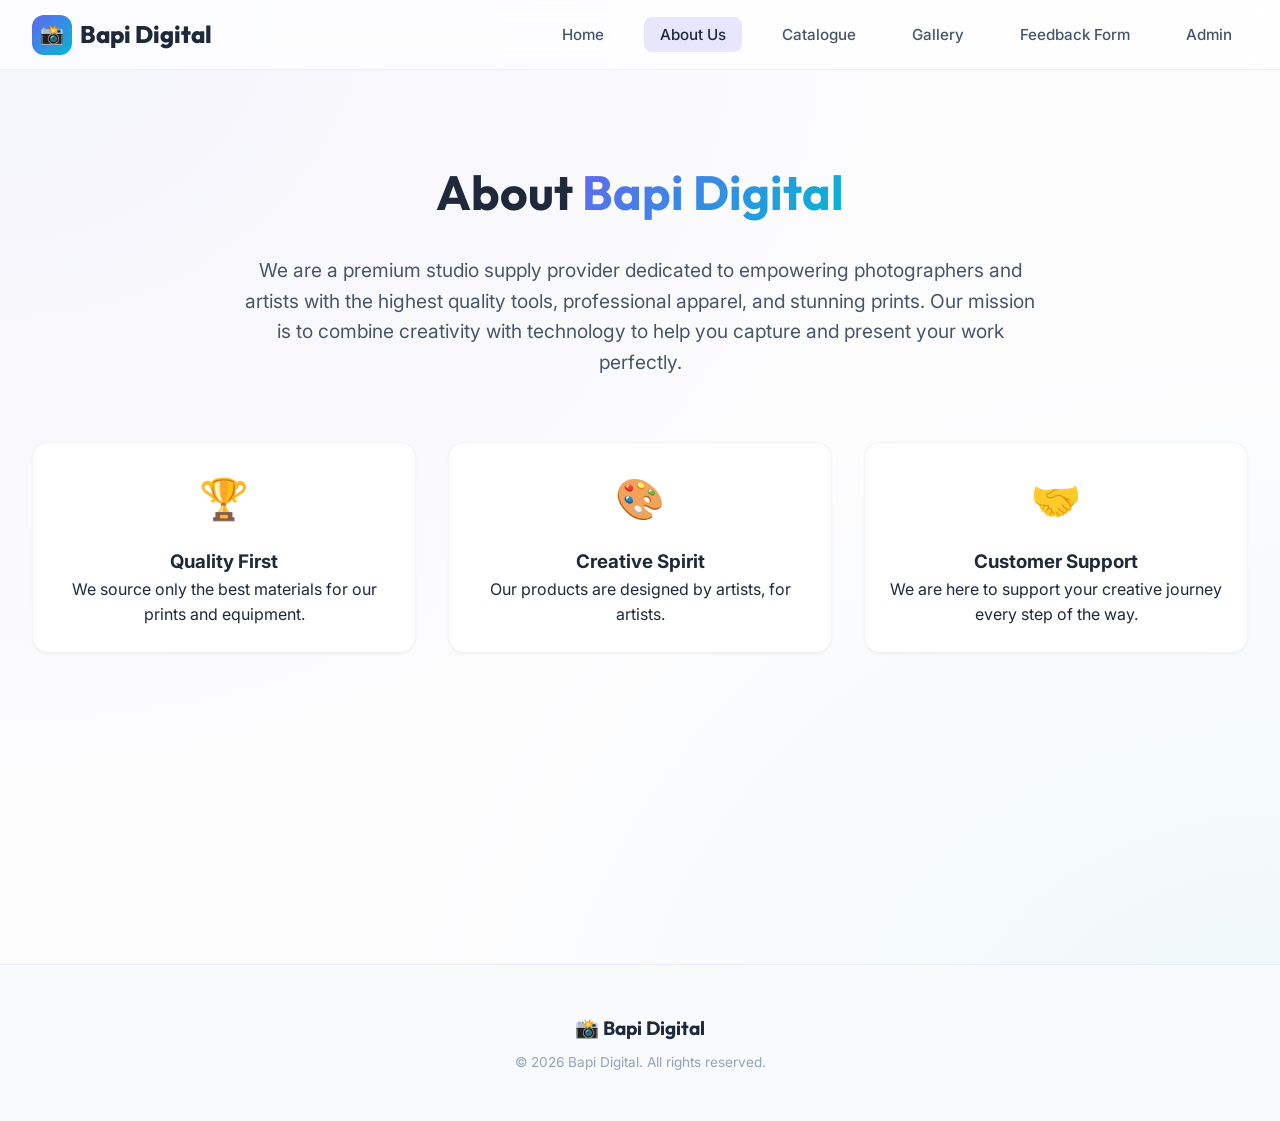
==== frontend/about.html @ a3cdf4b2 "gallery" ====
<!DOCTYPE html>
<html lang="en">
<head>
  <meta charset="UTF-8">
  <meta name="viewport" content="width=device-width, initial-scale=1.0">
  <title>About Us — Bapi Digital</title>
  <link rel="stylesheet" href="css/style.css">
  <link rel="icon" href="data:image/svg+xml,<svg xmlns='http://www.w3.org/2000/svg' viewBox='0 0 100 100'><text y='.9em' font-size='90'>📸</text></svg>">
</head>
<body>
  <div class="nav-overlay" id="navOverlay"></div>
  <nav class="navbar" id="navbar">
    <a href="index.html" class="nav-brand">
      <div class="brand-icon">📸</div>
      Bapi Digital
    </a>
    <ul class="nav-links" id="navLinks">
      <li><a href="index.html">Home</a></li>
      <li><a href="about.html" class="active">About Us</a></li>
      <li><a href="index.html#productGrid">Catalogue</a></li>
      <li><a href="gallery.html">Gallery</a></li>
      <li><a href="feedback.html">Feedback Form</a></li>
      <li><a href="admin/login.html">Admin</a></li>
    </ul>
    <button class="nav-toggle" id="navToggle" aria-label="Toggle menu">
      <span></span><span></span><span></span>
    </button>
  </nav>

  <main class="main-content">
    <div class="container">
      <section class="about-section animate-in" style="text-align: center; padding: var(--space-3xl) 0;">
        <h1 class="section-title" style="font-size: 3rem; margin-bottom: var(--space-lg);">About <span class="highlight">Bapi Digital</span></h1>
        <p style="max-width: 800px; margin: 0 auto var(--space-xl); color: var(--text-secondary); font-size: 1.2rem;">
          We are a premium studio supply provider dedicated to empowering photographers and artists with the highest quality tools, professional apparel, and stunning prints. Our mission is to combine creativity with technology to help you capture and present your work perfectly.
        </p>
        <div class="about-grid" style="display: grid; grid-template-columns: repeat(auto-fit, minmax(250px, 1fr)); gap: var(--space-xl); margin-top: var(--space-3xl);">
          <div class="about-card" style="padding: var(--space-lg); background: var(--bg-card); border-radius: var(--radius-lg); border: 1px solid var(--border-light); box-shadow: var(--shadow-sm);">
            <div style="font-size: 2.5rem; margin-bottom: var(--space-md);">🏆</div>
            <h3>Quality First</h3>
            <p>We source only the best materials for our prints and equipment.</p>
          </div>
          <div class="about-card" style="padding: var(--space-lg); background: var(--bg-card); border-radius: var(--radius-lg); border: 1px solid var(--border-light); box-shadow: var(--shadow-sm);">
            <div style="font-size: 2.5rem; margin-bottom: var(--space-md);">🎨</div>
            <h3>Creative Spirit</h3>
            <p>Our products are designed by artists, for artists.</p>
          </div>
          <div class="about-card" style="padding: var(--space-lg); background: var(--bg-card); border-radius: var(--radius-lg); border: 1px solid var(--border-light); box-shadow: var(--shadow-sm);">
            <div style="font-size: 2.5rem; margin-bottom: var(--space-md);">🤝</div>
            <h3>Customer Support</h3>
            <p>We are here to support your creative journey every step of the way.</p>
          </div>
        </div>
      </section>
    </div>
  </main>

  <footer class="footer">
    <div class="container">
      <div class="footer-brand">📸 Bapi Digital</div>
      <p>&copy; 2026 Bapi Digital. All rights reserved.</p>
    </div>
  </footer>

  <script>
    const navToggle = document.getElementById('navToggle');
    const navLinks = document.getElementById('navLinks');
    const navOverlay = document.getElementById('navOverlay');

    navToggle.addEventListener('click', () => {
      navLinks.classList.toggle('open');
      navOverlay.classList.toggle('active');
    });

    navOverlay.addEventListener('click', () => {
      navLinks.classList.remove('open');
      navOverlay.classList.remove('active');
    });

    document.querySelectorAll('.nav-links a').forEach(link => {
      link.addEventListener('click', () => {
        navLinks.classList.remove('open');
        navOverlay.classList.remove('active');
      });
    });
  </script>
</body>
</html>
---- frontend/css/style.css ----
/* ========== BAPI DIGITAL - Global Styles ========== */
@import url('https://fonts.googleapis.com/css2?family=Inter:wght@300;400;500;600;700;800&family=Outfit:wght@400;500;600;700;800&display=swap');

:root {
  /* Brand Colors - Refined */
  --primary: #6366f1;
  --primary-light: #818cf8;
  --primary-dark: #4f46e5;
  --accent: #06b6d4;
  --accent-light: #22d3ee;
  --accent-dark: #0891b2;

  /* Neutral - Modern Light Theme */
  --bg-primary: #fcfcfd;
  --bg-secondary: #f8fafc;
  --bg-card: #ffffff;
  --bg-card-hover: #fafafa;
  --surface: #f1f5f9;
  --border: rgba(99, 102, 241, 0.1);
  --border-light: rgba(0, 0, 0, 0.05);

  /* Text - High Contrast & Hierarchy */
  --text-primary: #1e293b;
  --text-secondary: #475569;
  --text-muted: #94a3b8;

  /* Status */
  --success: #10b981;
  --warning: #f59e0b;
  --danger: #ef4444;
  --whatsapp: #25d366;

  /* Spacing */
  --space-xs: 4px;
  --space-sm: 8px;
  --space-md: 16px;
  --space-lg: 24px;
  --space-xl: 32px;
  --space-2xl: 48px;
  --space-3xl: 64px;

  /* Radius */
  --radius-sm: 8px;
  --radius-md: 12px;
  --radius-lg: 16px;
  --radius-xl: 24px;
  --radius-full: 9999px;

  /* Shadows - Layered for Depth */
  --shadow-sm: 0 1px 2px 0 rgba(0, 0, 0, 0.05);
  --shadow-md: 0 4px 6px -1px rgba(0, 0, 0, 0.1), 0 2px 4px -1px rgba(0, 0, 0, 0.06);
  --shadow-lg: 0 10px 15px -3px rgba(0, 0, 0, 0.1), 0 4px 6px -2px rgba(0, 0, 0, 0.05);
  --shadow-glow: 0 0 20px rgba(99, 102, 241, 0.2);

  /* Transitions */
  --transition-fast: 0.15s ease;
  --transition: 0.3s cubic-bezier(0.4, 0, 0.2, 1);
  --transition-slow: 0.5s cubic-bezier(0.4, 0, 0.2, 1);
}

/* ========== Reset & Base ========== */
*, *::before, *::after { box-sizing: border-box; margin: 0; padding: 0; }

html { scroll-behavior: smooth; font-size: 16px; }

body {
  font-family: 'Inter', -apple-system, sans-serif;
  background: var(--bg-primary);
  color: var(--text-primary);
  line-height: 1.6;
  min-height: 100vh;
  overflow-x: hidden;
  -webkit-font-smoothing: antialiased;
  background-image: radial-gradient(at 0% 0%, rgba(99, 102, 241, 0.05) 0px, transparent 50%), 
                    radial-gradient(at 100% 100%, rgba(6, 182, 212, 0.05) 0px, transparent 50%);
}

a { color: var(--primary-light); text-decoration: none; transition: var(--transition); }
a:hover { color: var(--accent); }

img { max-width: 100%; display: block; }

button {
  cursor: pointer;
  border: none;
  outline: none;
  font-family: inherit;
  transition: var(--transition);
}

input, select, textarea {
  font-family: inherit;
  border: none;
  outline: none;
}

/* ========== Scrollbar ========== */
::-webkit-scrollbar { width: 6px; }
::-webkit-scrollbar-track { background: var(--bg-primary); }
::-webkit-scrollbar-thumb { background: var(--primary); border-radius: var(--radius-full); }

/* ========== Navbar ========== */
.navbar {
  position: fixed;
  top: 0; left: 0; right: 0;
  z-index: 1000;
  background: rgba(255, 255, 255, 0.7);
  backdrop-filter: blur(12px);
  -webkit-backdrop-filter: blur(12px);
  border-bottom: 1px solid var(--border);
  padding: 0 var(--space-xl);
  height: 70px;
  display: flex;
  align-items: center;
  justify-content: space-between;
  transition: var(--transition);
}

.nav-brand {
  display: flex;
  align-items: center;
  gap: var(--space-sm);
  font-family: 'Outfit', sans-serif;
  font-weight: 800;
  font-size: 1.5rem;
  color: var(--text-primary);
}

.nav-brand .brand-icon {
  width: 40px;
  height: 40px;
  border-radius: var(--radius-md);
  background: linear-gradient(135deg, var(--primary), var(--accent));
  display: flex;
  align-items: center;
  justify-content: center;
  font-size: 1.2rem;
}

.nav-links {
  display: flex;
  align-items: center;
  gap: var(--space-lg);
  list-style: none;
}

.nav-links a {
  color: var(--text-secondary);
  font-weight: 500;
  font-size: 0.95rem;
  padding: var(--space-sm) var(--space-md);
  border-radius: var(--radius-sm);
  transition: var(--transition);
}

.nav-links a:hover, .nav-links a.active {
  color: var(--text-primary);
  background: rgba(108, 92, 231, 0.15);
}

.nav-toggle {
  display: none;
  flex-direction: column;
  gap: 5px;
  background: none;
  padding: var(--space-sm);
  z-index: 1200;
}

.nav-toggle span {
  width: 24px;
  height: 2px;
  background: var(--text-primary);
  border-radius: 2px;
  transition: var(--transition);
}

/* Mobile Drawer Overlay */
.nav-overlay {
  position: fixed;
  inset: 0;
  background: rgba(0,0,0,0.5);
  backdrop-filter: blur(4px);
  z-index: 1100;
  opacity: 0;
  visibility: hidden;
  transition: var(--transition);
}

.nav-overlay.active {
  opacity: 1;
  visibility: visible;
}

/* ========== Container ========== */
.container { max-width: 1280px; margin: 0 auto; padding: 0 var(--space-xl); }
.main-content { padding-top: 90px; min-height: 100vh; }

/* ========== Buttons ========== */
.btn {
  display: inline-flex;
  align-items: center;
  gap: var(--space-sm);
  padding: 12px 24px;
  border-radius: var(--radius-sm);
  font-weight: 600;
  font-size: 0.9rem;
  letter-spacing: 0.3px;
  transition: var(--transition);
}

.btn-primary {
  background: linear-gradient(135deg, var(--primary), var(--primary-dark));
  color: white;
  box-shadow: 0 4px 15px rgba(108, 92, 231, 0.4);
}
.btn-primary:hover {
  transform: translateY(-2px);
  box-shadow: 0 6px 25px rgba(108, 92, 231, 0.5);
}

.btn-whatsapp {
  background: linear-gradient(135deg, var(--whatsapp), #128C7E);
  color: white;
  box-shadow: 0 4px 15px rgba(37, 211, 102, 0.3);
}
.btn-whatsapp:hover {
  transform: translateY(-2px);
  box-shadow: 0 6px 25px rgba(37, 211, 102, 0.4);
}

.btn-outline {
  background: transparent;
  border: 1.5px solid var(--primary);
  color: var(--primary-light);
}
.btn-outline:hover {
  background: rgba(108, 92, 231, 0.1);
}

.btn-danger {
  background: linear-gradient(135deg, var(--danger), #D63031);
  color: white;
}

.btn-sm { padding: 8px 16px; font-size: 0.82rem; }
.btn-lg { padding: 16px 32px; font-size: 1rem; }
.btn-block { width: 100%; justify-content: center; }

/* ========== Product Card ========== */
.product-grid {
  display: grid;
  grid-template-columns: repeat(auto-fill, minmax(260px, 1fr));
  gap: var(--space-lg);
}

.product-card {
  background: var(--bg-card);
  border-radius: var(--radius-lg);
  border: 1px solid var(--border-light);
  overflow: hidden;
  transition: var(--transition);
  position: relative;
  box-shadow: var(--shadow-sm);
}

.product-card:hover {
  transform: translateY(-8px);
  border-color: var(--primary-light);
  box-shadow: var(--shadow-lg);
}

.product-card .card-image {
  position: relative;
  width: 100%;
  aspect-ratio: 1;
  overflow: hidden;
  background: var(--surface);
}

.product-card .card-image img {
  width: 100%;
  height: 100%;
  object-fit: cover;
  transition: var(--transition-slow);
}

.product-card:hover .card-image img { transform: scale(1.08); }

.product-card .card-badge {
  position: absolute;
  top: 12px; left: 12px;
  background: linear-gradient(135deg, var(--accent), var(--accent-dark));
  color: white;
  font-size: 0.7rem;
  font-weight: 700;
  padding: 4px 10px;
  border-radius: var(--radius-full);
  text-transform: uppercase;
  letter-spacing: 0.5px;
}

.product-card .card-whatsapp {
  position: absolute;
  top: 12px; right: 12px;
  width: 40px; height: 40px;
  border-radius: 50%;
  background: var(--whatsapp);
  color: white;
  display: flex;
  align-items: center;
  justify-content: center;
  font-size: 1.2rem;
  opacity: 0;
  transform: scale(0.8);
  transition: var(--transition);
  box-shadow: 0 4px 15px rgba(37, 211, 102, 0.4);
}

.product-card:hover .card-whatsapp {
  opacity: 1;
  transform: scale(1);
}

.product-card .card-body { padding: var(--space-md); }

.product-card .card-category {
  font-size: 0.72rem;
  font-weight: 600;
  color: var(--primary-light);
  text-transform: uppercase;
  letter-spacing: 1px;
  margin-bottom: var(--space-xs);
}

.product-card .card-title {
  font-family: 'Outfit', sans-serif;
  font-size: 1.05rem;
  font-weight: 600;
  color: var(--text-primary);
  margin-bottom: var(--space-sm);
  display: -webkit-box;
  -webkit-line-clamp: 2;
  -webkit-box-orient: vertical;
  overflow: hidden;
}

.product-card .card-desc {
  font-size: 0.82rem;
  color: var(--text-muted);
  margin-bottom: var(--space-md);
  display: -webkit-box;
  -webkit-line-clamp: 2;
  -webkit-box-orient: vertical;
  overflow: hidden;
}

.product-card .card-footer {
  display: flex;
  align-items: center;
  justify-content: space-between;
  padding: var(--space-md);
  border-top: 1px solid var(--border-light);
}

.product-card .card-price {
  font-family: 'Outfit', sans-serif;
  font-size: 1.25rem;
  font-weight: 700;
  color: var(--accent);
}

.product-card .card-price span {
  font-size: 0.85rem;
  color: var(--text-muted);
  font-weight: 400;
}

/* ========== Section Headers ========== */
.section-header {
  display: flex;
  align-items: center;
  justify-content: space-between;
  margin-bottom: var(--space-xl);
}

.section-title {
  font-family: 'Outfit', sans-serif;
  font-size: 1.75rem;
  font-weight: 700;
  color: var(--text-primary);
}

.section-title .highlight {
  background: linear-gradient(135deg, var(--primary), var(--accent));
  -webkit-background-clip: text;
  -webkit-text-fill-color: transparent;
  background-clip: text;
}

/* ========== Search & Filters ========== */
.search-section {
  display: flex;
  gap: var(--space-md);
  margin-bottom: var(--space-xl);
  flex-wrap: wrap;
}

.search-box {
  flex: 1;
  min-width: 280px;
  position: relative;
}

.search-box input {
  width: 100%;
  padding: 14px 20px 14px 50px;
  background: var(--bg-card);
  border: 1.5px solid var(--border);
  border-radius: var(--radius-md);
  color: var(--text-primary);
  font-size: 0.95rem;
  transition: var(--transition);
}

.search-box input:focus {
  border-color: var(--primary);
  box-shadow: 0 0 0 3px rgba(108, 92, 231, 0.15);
}

.search-box input::placeholder { color: var(--text-muted); }

.search-box .search-icon {
  position: absolute;
  left: 18px;
  top: 50%;
  transform: translateY(-50%);
  color: var(--text-muted);
  font-size: 1.1rem;
}

.filter-tabs {
  display: flex;
  gap: var(--space-sm);
  flex-wrap: wrap;
}

.filter-tab {
  padding: 10px 20px;
  background: var(--bg-secondary);
  border: 1px solid var(--border-light);
  border-radius: var(--radius-full);
  color: var(--text-secondary);
  font-weight: 500;
  font-size: 0.85rem;
  cursor: pointer;
  transition: var(--transition);
  box-shadow: var(--shadow-sm);
}

.filter-tab:hover { 
  border-color: var(--primary-light); 
  color: var(--primary);
  background: white;
}

.filter-tab.active {
  background: var(--primary);
  border-color: var(--primary);
  color: white;
  box-shadow: 0 4px 12px rgba(99, 102, 241, 0.3);
}

/* ========== Skeleton Loader ========== */
.skeleton {
  background: linear-gradient(90deg, var(--bg-card) 25%, var(--surface) 50%, var(--bg-card) 75%);
  background-size: 200% 100%;
  animation: shimmer 1.5s infinite;
  border-radius: var(--radius-md);
}

@keyframes shimmer {
  0% { background-position: 200% 0; }
  100% { background-position: -200% 0; }
}

.skeleton-card {
  border-radius: var(--radius-lg);
  overflow: hidden;
  border: 1px solid var(--border);
}

.skeleton-card .skeleton-image { aspect-ratio: 1; }
.skeleton-card .skeleton-body { padding: var(--space-md); }
.skeleton-card .skeleton-line {
  height: 14px;
  margin-bottom: var(--space-sm);
  border-radius: 4px;
}
.skeleton-card .skeleton-line:last-child { width: 60%; }

/* ========== Hero ========== */
.hero {
  text-align: center;
  padding: var(--space-3xl) 0;
  position: relative;
}

.hero h1 {
  font-family: 'Outfit', sans-serif;
  font-size: 3.5rem;
  font-weight: 800;
  line-height: 1.1;
  margin-bottom: var(--space-md);
  color: var(--text-primary);
  letter-spacing: -0.02em;
}

.hero p {
  font-size: 1.25rem;
  color: var(--text-secondary);
  max-width: 650px;
  margin: 0 auto var(--space-xl);
  line-height: 1.5;
}

.hero::before {
  content: '';
  position: absolute;
  top: -100px; left: 50%;
  transform: translateX(-50%);
  width: 600px; height: 600px;
  background: radial-gradient(circle, rgba(108,92,231,0.12) 0%, transparent 70%);
  pointer-events: none;
}

.hero h1 {
  font-family: 'Outfit', sans-serif;
  font-size: 3.2rem;
  font-weight: 800;
  line-height: 1.15;
  margin-bottom: var(--space-lg);
}

.hero h1 .gradient-text {
  background: linear-gradient(135deg, var(--primary), var(--accent), var(--primary-light));
  -webkit-background-clip: text;
  -webkit-text-fill-color: transparent;
  background-clip: text;
}

.hero p {
  font-size: 1.15rem;
  color: var(--text-secondary);
  max-width: 600px;
  margin: 0 auto var(--space-xl);
}

/* ========== Recently Added Carousel ========== */
.recent-scroll {
  display: flex;
  gap: var(--space-lg);
  overflow-x: auto;
  padding-bottom: var(--space-md);
  scroll-snap-type: x mandatory;
  -ms-overflow-style: none;
  scrollbar-width: none;
}
.recent-scroll::-webkit-scrollbar { display: none; }
.recent-scroll .product-card { min-width: 270px; scroll-snap-align: start; flex-shrink: 0; }

/* ========== Footer ========== */
.footer {
  background: var(--bg-secondary);
  border-top: 1px solid var(--border);
  padding: var(--space-2xl) 0;
  margin-top: var(--space-3xl);
  text-align: center;
}

.footer p { color: var(--text-muted); font-size: 0.85rem; }
.footer .footer-brand {
  font-family: 'Outfit', sans-serif;
  font-weight: 700;
  font-size: 1.2rem;
  color: var(--text-primary);
  margin-bottom: var(--space-sm);
}

/* ========== Toast ========== */
.toast-container {
  position: fixed;
  top: 80px; right: 20px;
  z-index: 10000;
  display: flex;
  flex-direction: column;
  gap: var(--space-sm);
}

.toast {
  background: var(--bg-card);
  border: 1px solid var(--border);
  border-left: 4px solid var(--success);
  padding: var(--space-md) var(--space-lg);
  border-radius: var(--radius-sm);
  color: var(--text-primary);
  font-size: 0.9rem;
  box-shadow: var(--shadow-lg);
  animation: slideIn 0.3s ease;
  min-width: 300px;
}

.toast.error { border-left-color: var(--danger); }
.toast.warning { border-left-color: var(--warning); }

@keyframes slideIn {
  from { transform: translateX(100%); opacity: 0; }
  to { transform: translateX(0); opacity: 1; }
}

/* ========== Modal ========== */
.modal-overlay {
  position: fixed;
  inset: 0;
  background: rgba(0, 0, 0, 0.7);
  backdrop-filter: blur(8px);
  z-index: 5000;
  display: flex;
  align-items: center;
  justify-content: center;
  padding: var(--space-lg);
  opacity: 0;
  visibility: hidden;
  transition: var(--transition);
}

.modal-overlay.active { opacity: 1; visibility: visible; }

.modal {
  background: var(--bg-secondary);
  border: 1px solid var(--border);
  border-radius: var(--radius-xl);
  width: 100%;
  max-width: 520px;
  max-height: 90vh;
  overflow-y: auto;
  transform: scale(0.9) translateY(20px);
  transition: var(--transition);
}

.modal-overlay.active .modal { transform: scale(1) translateY(0); }

.modal-header {
  display: flex;
  align-items: center;
  justify-content: space-between;
  padding: var(--space-lg) var(--space-xl);
  border-bottom: 1px solid var(--border-light);
}

.modal-header h3 {
  font-family: 'Outfit', sans-serif;
  font-size: 1.2rem;
  font-weight: 700;
}

.modal-close {
  width: 36px; height: 36px;
  border-radius: 50%;
  background: var(--surface);
  color: var(--text-secondary);
  display: flex;
  align-items: center;
  justify-content: center;
  font-size: 1.2rem;
}
.modal-close:hover { background: var(--danger); color: white; }

.modal-body { padding: var(--space-xl); }
.modal-footer {
  display: flex;
  gap: var(--space-md);
  justify-content: flex-end;
  padding: var(--space-lg) var(--space-xl);
  border-top: 1px solid var(--border-light);
}

/* ========== Forms ========== */
.form-group { margin-bottom: var(--space-lg); }

.form-group label {
  display: block;
  font-weight: 600;
  font-size: 0.85rem;
  color: var(--text-secondary);
  margin-bottom: var(--space-sm);
  text-transform: uppercase;
  letter-spacing: 0.5px;
}

.form-control {
  width: 100%;
  padding: 12px 16px;
  background: var(--bg-card);
  border: 1.5px solid var(--border);
  border-radius: var(--radius-sm);
  color: var(--text-primary);
  font-size: 0.95rem;
  transition: var(--transition);
}

.form-control:focus {
  border-color: var(--primary);
  box-shadow: 0 0 0 3px rgba(108, 92, 231, 0.15);
}

.form-control::placeholder { color: var(--text-muted); }

select.form-control { cursor: pointer; }

textarea.form-control { resize: vertical; min-height: 100px; }

/* ========== Empty State ========== */
.empty-state {
  text-align: center;
  padding: var(--space-3xl) var(--space-xl);
  color: var(--text-muted);
}

.empty-state .empty-icon { font-size: 3rem; margin-bottom: var(--space-lg); opacity: 0.5; }
.empty-state h3 { color: var(--text-secondary); margin-bottom: var(--space-sm); }

/* ========== Responsive ========== */
@media (max-width: 768px) {
  .navbar { padding: 0 var(--space-md); }
  
  .nav-links { 
    display: flex; 
    position: fixed; 
    top: 0; 
    left: -100%; 
    width: 280px; 
    height: 100vh; 
    background: #1a233a; /* Dark background as per screenshot */
    flex-direction: column; 
    padding: 80px var(--space-xl) var(--space-xl); 
    transition: 0.4s cubic-bezier(0.4, 0, 0.2, 1);
    z-index: 1150;
    box-shadow: var(--shadow-lg);
    gap: 0;
  }
  
  .nav-links.open { 
    left: 0; 
  }
  
  .nav-links a {
    color: white;
    width: 100%;
    padding: var(--space-lg) 0;
    border-radius: 0;
    border-bottom: 1px solid rgba(255,255,255,0.1);
    font-size: 1.1rem;
  }
  
  .nav-links a:hover, .nav-links a.active {
    background: rgba(255,255,255,0.05);
    color: var(--primary-light);
  }
  
  .nav-toggle { display: flex; }
  .hero { text-align: left; padding: var(--space-xl) 0; }
  .hero h1 { font-size: 2.2rem; text-align: left; }
  .hero p { font-size: 1.1rem; text-align: left; margin-left: 0; }
  .hero-btns { justify-content: flex-start; align-items: stretch; flex-direction: column; }
  .hero-btns .btn { width: 100%; justify-content: center; }
  .product-grid { grid-template-columns: repeat(auto-fill, minmax(160px, 1fr)); gap: var(--space-md); }
  .container { padding: 0 var(--space-md); }
  .section-title { font-size: 1.3rem; }
  .search-section { flex-direction: column; }
}

@media (max-width: 480px) {
  .product-grid { grid-template-columns: repeat(2, 1fr); gap: var(--space-sm); }
  .product-card .card-body { padding: var(--space-sm); }
  .product-card .card-footer { padding: var(--space-sm); }
  .product-card .card-title { font-size: 0.9rem; }
  .product-card .card-price { font-size: 1rem; }
}

/* ========== Animations ========== */
@keyframes fadeInUp {
  from { opacity: 0; transform: translateY(30px); }
  to { opacity: 1; transform: translateY(0); }
}

.animate-in { animation: fadeInUp 0.5s ease forwards; }

.stagger-1 { animation-delay: 0.1s; }
.stagger-2 { animation-delay: 0.2s; }
.stagger-3 { animation-delay: 0.3s; }
.stagger-4 { animation-delay: 0.4s; }

/* ========== Custom Enhancements ========== */
.hero-btns {
  display: flex;
  gap: var(--space-md);
  justify-content: center;
  margin-top: var(--space-lg);
}

.features-grid {
  display: grid;
  grid-template-columns: repeat(auto-fit, minmax(250px, 1fr));
  gap: var(--space-xl);
  margin-bottom: var(--space-3xl);
  padding: var(--space-xl) 0;
}

.feature-item {
  text-align: center;
  padding: var(--space-xl);
  background: var(--bg-card);
  border-radius: var(--radius-lg);
  border: 1px solid var(--border-light);
  transition: var(--transition);
  box-shadow: var(--shadow-sm);
}

.feature-item:hover {
  transform: translateY(-5px);
  box-shadow: var(--shadow-md);
  border-color: var(--primary-light);
}

.feature-icon {
  font-size: 2.5rem;
  margin-bottom: var(--space-md);
}

.feature-item h3 {
  font-family: 'Outfit', sans-serif;
  font-size: 1.25rem;
  margin-bottom: var(--space-sm);
  color: var(--text-primary);
}

.feature-item p {
  color: var(--text-secondary);
  font-size: 0.95rem;
}

/* ========== Feedback Form ========== */
.feedback-section {
  padding: var(--space-3xl) 0;
  max-width: 700px;
  margin: 0 auto;
}

.feedback-header {
  text-align: center;
  margin-bottom: var(--space-3xl);
}

.feedback-subtitle {
  color: var(--primary);
  font-weight: 600;
  font-size: 1.1rem;
  margin-bottom: var(--space-xs);
}

.feedback-header h1 {
  font-family: 'Outfit', sans-serif;
  font-size: 2.5rem;
  color: var(--text-primary);
  font-weight: 800;
  margin-bottom: var(--space-sm);
}

.feedback-intro {
  color: var(--text-secondary);
  font-size: 1.1rem;
  margin-bottom: var(--space-3xl);
  max-width: 600px;
  margin-left: auto;
  margin-right: auto;
}

.feedback-card {
  background: var(--bg-card);
  padding: var(--space-xl);
  border-radius: var(--radius-xl);
  border: 1px solid var(--border-light);
  box-shadow: var(--shadow-lg);
  position: relative;
  overflow: hidden;
}

.feedback-grid {
  display: grid;
  grid-template-columns: 1fr 1fr;
  gap: var(--space-lg);
}

@media (max-width: 600px) {
  .feedback-grid {
    grid-template-columns: 1fr;
  }
}

.feedback-field {
  display: flex;
  align-items: center;
  gap: var(--space-md);
  margin-bottom: var(--space-lg);
  background: var(--bg-secondary);
  padding: var(--space-sm) var(--space-md);
  border-radius: var(--radius-md);
  border: 1px solid var(--border-light);
  transition: var(--transition);
}

.feedback-field:focus-within {
  border-color: var(--primary);
  box-shadow: 0 0 0 3px rgba(99, 102, 241, 0.1);
  background: white;
  transform: translateY(-2px);
}

.field-icon {
  font-size: 1.2rem;
  min-width: 24px;
  text-align: center;
}

.feedback-field input, 
.feedback-field select, 
.feedback-field textarea {
  flex: 1;
  background: transparent;
  border: none;
  outline: none;
  color: var(--text-primary);
  font-size: 1rem;
  font-family: inherit;
}

.feedback-field.full-width {
  display: flex;
  align-items: center;
  gap: var(--space-md);
  margin-bottom: var(--space-lg);
  background: var(--bg-secondary);
  padding: var(--space-sm) var(--space-md);
  border-radius: var(--radius-md);
  border: 1px solid var(--border-light);
  transition: var(--transition);
}

.feedback-field.full-width textarea {
  flex: 1;
  background: transparent;
  border: none;
  outline: none;
  color: var(--text-primary);
  font-size: 1rem;
  font-family: inherit;
  resize: vertical;
}

.submit-btn {
  display: flex;
  align-items: center;
  justify-content: center;
  gap: var(--space-sm);
  font-weight: 700;
  position: relative;
  overflow: hidden;
}

.submit-btn:hover .btn-icon {
  transform: translateX(5px) translateY(-5px);
}

.btn-icon {
  transition: var(--transition);
}
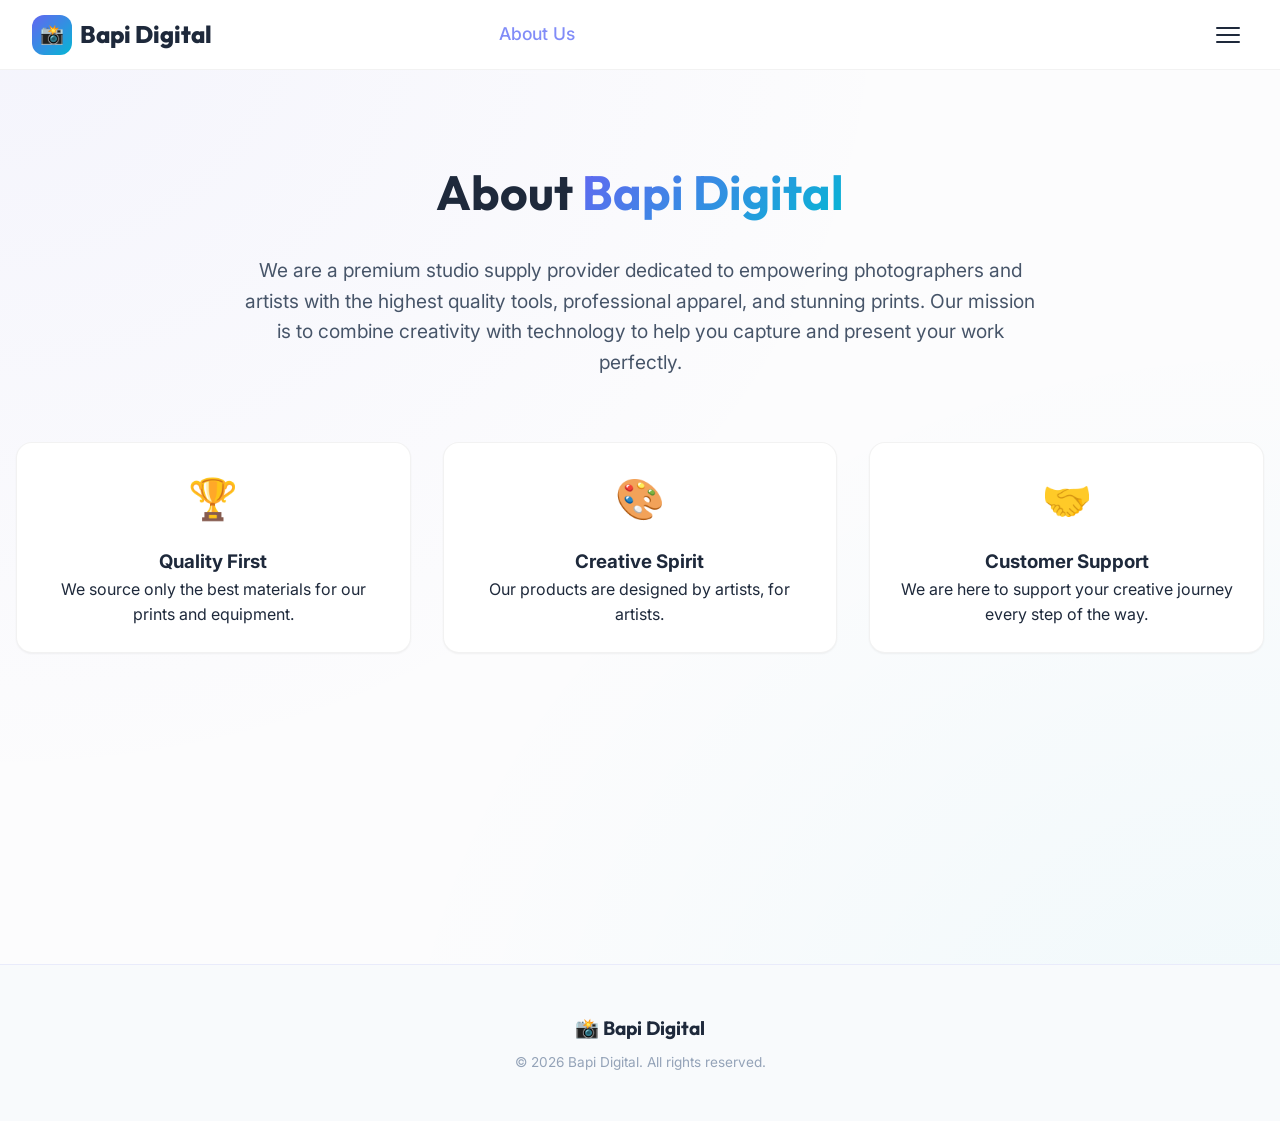
==== commit 12b89496: "change2" ====
--- a/frontend/about.html
+++ b/frontend/about.html
@@ -14,6 +14,7 @@
       <div class="brand-icon">📸</div>
       Bapi Digital
     </a>
+    <div class="nav-title">About Us</div>
     <ul class="nav-links" id="navLinks">
       <li><a href="index.html">Home</a></li>
       <li><a href="about.html" class="active">About Us</a></li>
--- a/frontend/css/style.css
+++ b/frontend/css/style.css
@@ -103,17 +103,18 @@
 .navbar {
   position: fixed;
   top: 0; left: 0; right: 0;
-  z-index: 1000;
-  background: rgba(255, 255, 255, 0.7);
+  z-index: 9999;
+  background: #ffffff;
   backdrop-filter: blur(12px);
   -webkit-backdrop-filter: blur(12px);
-  border-bottom: 1px solid var(--border);
+  border-bottom: 1px solid var(--border-light);
   padding: 0 var(--space-xl);
   height: 70px;
   display: flex;
   align-items: center;
   justify-content: space-between;
   transition: var(--transition);
+  width: 100%;
 }
 
 .nav-brand {
@@ -124,7 +125,18 @@
   font-weight: 800;
   font-size: 1.5rem;
   color: var(--text-primary);
-}
+  z-index: 10000;
+}
+
+.nav-title {
+  display: none;
+  font-family: 'Outfit', sans-serif;
+  font-weight: 600;
+  font-size: 1.2rem;
+  color: var(--primary);
+  z-index: 10000;
+}
+
 
 .nav-brand .brand-icon {
   width: 40px;
@@ -732,8 +744,23 @@
 
 /* ========== Responsive ========== */
 @media (max-width: 768px) {
-  .navbar { padding: 0 var(--space-md); }
-  
+  .navbar { 
+    padding: 0 var(--space-md); 
+    justify-content: space-between;
+  }
+  
+  .nav-brand { 
+    display: none !important; 
+  }
+  
+  .nav-title { 
+    display: block !important; 
+    position: absolute;
+    left: 50%;
+    transform: translateX(-50%);
+    text-align: center;
+  }
+
   .nav-links { 
     display: flex; 
     position: fixed; 
@@ -741,7 +768,7 @@
     left: -100%; 
     width: 280px; 
     height: 100vh; 
-    background: #1a233a; /* Dark background as per screenshot */
+    background: #1a233a; 
     flex-direction: column; 
     padding: 80px var(--space-xl) var(--space-xl); 
     transition: 0.4s cubic-bezier(0.4, 0, 0.2, 1);
@@ -749,6 +776,103 @@
     box-shadow: var(--shadow-lg);
     gap: 0;
   }
+  
+  .nav-links.open { 
+    left: 0 !important; 
+  }
+  
+  .nav-links a {
+    color: white;
+    width: 100%;
+    padding: var(--space-lg) 0;
+    border-radius: 0;
+    border-bottom: 1px solid rgba(255,255,255,0.1);
+    font-size: 1.1rem;
+    display: block;
+  }
+  
+  .nav-links a:hover, .nav-links a.active {
+    background: rgba(255,255,255,0.05);
+    color: var(--primary-light);
+  }
+  
+  .nav-toggle { 
+    display: flex !important; 
+    z-index: 1300 !important; 
+    position: relative;
+  }
+  .hero { text-align: left; padding: var(--space-xl) 0; }
+  .hero h1 { font-size: 2.2rem; text-align: left; }
+  .hero p { font-size: 1.1rem; text-align: left; margin-left: 0; }
+  .hero-btns { justify-content: flex-start; align-items: stretch; flex-direction: column; }
+  .hero-btns .btn { width: 100%; justify-content: center; }
+  .product-grid { grid-template-columns: repeat(auto-fill, minmax(160px, 1fr)); gap: var(--space-md); }
+  .container { padding: 0 var(--space-md); }
+  .section-title { font-size: 1.3rem; }
+  .search-section { flex-direction: column; }
+}
+  
+  .nav-links.open { 
+    left: 0 !important; 
+  }
+  
+  .nav-links a {
+    color: white;
+    width: 100%;
+    padding: var(--space-lg) 0;
+    border-radius: 0;
+    border-bottom: 1px solid rgba(255,255,255,0.1);
+    font-size: 1.1rem;
+    display: block;
+  }
+  
+  .nav-links a:hover, .nav-links a.active {
+    background: rgba(255,255,255,0.05);
+    color: var(--primary-light);
+  }
+  
+  .nav-toggle { display: flex !important; z-index: 10001 !important; }
+  .hero { text-align: left; padding: var(--space-xl) 0; }
+  .hero h1 { font-size: 2.2rem; text-align: left; }
+  .hero p { font-size: 1.1rem; text-align: left; margin-left: 0; }
+  .hero-btns { justify-content: flex-start; align-items: stretch; flex-direction: column; }
+  .hero-btns .btn { width: 100%; justify-content: center; }
+  .product-grid { grid-template-columns: repeat(auto-fill, minmax(160px, 1fr)); gap: var(--space-md); }
+  .container { padding: 0 var(--space-md); }
+  .section-title { font-size: 1.3rem; }
+  .search-section { flex-direction: column; }
+}
+  
+  .nav-links.open { 
+    left: 0; 
+  }
+  
+  .nav-links a {
+    color: white;
+    width: 100%;
+    padding: var(--space-lg) 0;
+    border-radius: 0;
+    border-bottom: 1px solid rgba(255,255,255,0.1);
+    font-size: 1.1rem;
+    display: block;
+  }
+  
+  .nav-links a:hover, .nav-links a.active {
+    background: rgba(255,255,255,0.05);
+    color: var(--primary-light);
+  }
+  
+  .nav-toggle { display: flex; z-index: 1300; }
+  .hero { text-align: left; padding: var(--space-xl) 0; }
+  .hero h1 { font-size: 2.2rem; text-align: left; }
+  .hero p { font-size: 1.1rem; text-align: left; margin-left: 0; }
+  .hero-btns { justify-content: flex-start; align-items: stretch; flex-direction: column; }
+  .hero-btns .btn { width: 100%; justify-content: center; }
+  .product-grid { grid-template-columns: repeat(auto-fill, minmax(160px, 1fr)); gap: var(--space-md); }
+  .container { padding: 0 var(--space-md); }
+  .section-title { font-size: 1.3rem; }
+  .search-section { flex-direction: column; }
+}
   
   .nav-links.open { 
     left: 0; 
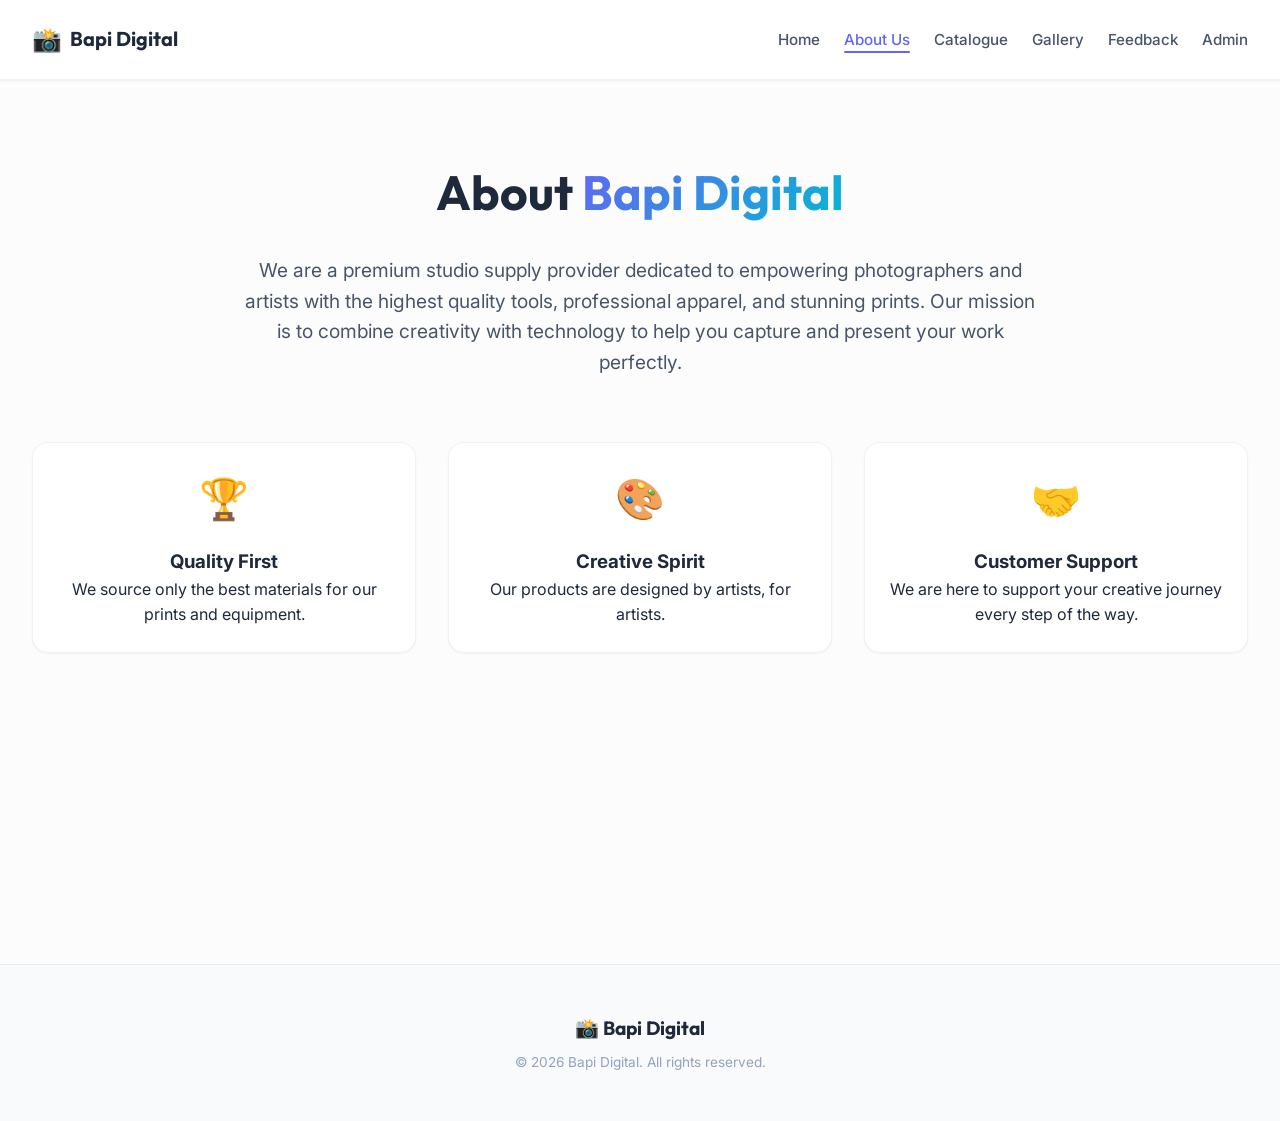
==== commit a4854394: "change6" ====
--- a/frontend/about.html
+++ b/frontend/about.html
@@ -14,13 +14,12 @@
       <div class="brand-icon">📸</div>
       Bapi Digital
     </a>
-    <div class="nav-title">About Us</div>
     <ul class="nav-links" id="navLinks">
       <li><a href="index.html">Home</a></li>
       <li><a href="about.html" class="active">About Us</a></li>
       <li><a href="index.html#productGrid">Catalogue</a></li>
       <li><a href="gallery.html">Gallery</a></li>
-      <li><a href="feedback.html">Feedback Form</a></li>
+      <li><a href="feedback.html">Feedback</a></li>
       <li><a href="admin/login.html">Admin</a></li>
     </ul>
     <button class="nav-toggle" id="navToggle" aria-label="Toggle menu">
--- a/frontend/css/style.css
+++ b/frontend/css/style.css
@@ -64,89 +64,57 @@
 html { scroll-behavior: smooth; font-size: 16px; }
 
 body {
-  font-family: 'Inter', -apple-system, sans-serif;
-  background: var(--bg-primary);
-  color: var(--text-primary);
+  font-family: 'Inter', sans-serif;
+  color: var(--text-primary);
+  background-color: var(--bg-primary);
   line-height: 1.6;
-  min-height: 100vh;
-  overflow-x: hidden;
-  -webkit-font-smoothing: antialiased;
-  background-image: radial-gradient(at 0% 0%, rgba(99, 102, 241, 0.05) 0px, transparent 50%), 
-                    radial-gradient(at 100% 100%, rgba(6, 182, 212, 0.05) 0px, transparent 50%);
-}
-
-a { color: var(--primary-light); text-decoration: none; transition: var(--transition); }
-a:hover { color: var(--accent); }
-
-img { max-width: 100%; display: block; }
-
-button {
-  cursor: pointer;
-  border: none;
-  outline: none;
-  font-family: inherit;
-  transition: var(--transition);
-}
-
-input, select, textarea {
-  font-family: inherit;
-  border: none;
-  outline: none;
-}
-
-/* ========== Scrollbar ========== */
-::-webkit-scrollbar { width: 6px; }
-::-webkit-scrollbar-track { background: var(--bg-primary); }
-::-webkit-scrollbar-thumb { background: var(--primary); border-radius: var(--radius-full); }
+}
+
+.nav-overlay.active {
+  opacity: 1;
+  visibility: visible;
+}
 
 /* ========== Navbar ========== */
 .navbar {
   position: fixed;
-  top: 0; left: 0; right: 0;
-  z-index: 9999;
-  background: #ffffff;
-  backdrop-filter: blur(12px);
-  -webkit-backdrop-filter: blur(12px);
+  top: 0;
+  left: 0;
+  right: 0;
+  height: 80px;
+  background: rgba(255, 255, 255, 0.9);
+  backdrop-filter: blur(10px);
+  display: flex;
+  align-items: center;
+  justify-content: space-between;
+  padding: 0 var(--space-xl);
+  z-index: 1100;
   border-bottom: 1px solid var(--border-light);
-  padding: 0 var(--space-xl);
-  height: 70px;
-  display: flex;
-  align-items: center;
-  justify-content: space-between;
-  transition: var(--transition);
-  width: 100%;
+  box-shadow: var(--shadow-sm);
 }
 
 .nav-brand {
   display: flex;
   align-items: center;
   gap: var(--space-sm);
+  text-decoration: none;
   font-family: 'Outfit', sans-serif;
-  font-weight: 800;
+  font-weight: 700;
+  font-size: 1.25rem;
+  color: var(--text-primary);
+}
+
+.brand-icon {
   font-size: 1.5rem;
-  color: var(--text-primary);
-  z-index: 10000;
 }
 
 .nav-title {
-  display: none;
   font-family: 'Outfit', sans-serif;
   font-weight: 600;
-  font-size: 1.2rem;
-  color: var(--primary);
-  z-index: 10000;
-}
-
-
-.nav-brand .brand-icon {
-  width: 40px;
-  height: 40px;
-  border-radius: var(--radius-md);
-  background: linear-gradient(135deg, var(--primary), var(--accent));
-  display: flex;
-  align-items: center;
-  justify-content: center;
-  font-size: 1.2rem;
+  color: var(--text-muted);
+  font-size: 0.9rem;
+  text-transform: uppercase;
+  letter-spacing: 1px;
 }
 
 .nav-links {
@@ -157,51 +125,59 @@
 }
 
 .nav-links a {
+  text-decoration: none;
   color: var(--text-secondary);
   font-weight: 500;
   font-size: 0.95rem;
-  padding: var(--space-sm) var(--space-md);
-  border-radius: var(--radius-sm);
-  transition: var(--transition);
+  transition: var(--transition);
+  position: relative;
 }
 
 .nav-links a:hover, .nav-links a.active {
-  color: var(--text-primary);
-  background: rgba(108, 92, 231, 0.15);
+  color: var(--primary);
+}
+
+.nav-links a.active::after {
+  content: '';
+  position: absolute;
+  bottom: -4px;
+  left: 0;
+  width: 100%;
+  height: 2px;
+  background: var(--primary);
+  border-radius: var(--radius-full);
 }
 
 .nav-toggle {
   display: none;
   flex-direction: column;
-  gap: 5px;
-  background: none;
-  padding: var(--space-sm);
-  z-index: 1200;
+  justify-content: space-between;
+  width: 24px;
+  height: 18px;
+  background: transparent;
+  border: none;
+  cursor: pointer;
+  z-index: 1300;
 }
 
 .nav-toggle span {
-  width: 24px;
+  display: block;
+  width: 100%;
   height: 2px;
   background: var(--text-primary);
-  border-radius: 2px;
-  transition: var(--transition);
-}
-
-/* Mobile Drawer Overlay */
+  transition: var(--transition);
+  border-radius: var(--radius-full);
+}
+
 .nav-overlay {
   position: fixed;
   inset: 0;
-  background: rgba(0,0,0,0.5);
+  background: rgba(0, 0, 0, 0.4);
   backdrop-filter: blur(4px);
   z-index: 1100;
   opacity: 0;
   visibility: hidden;
   transition: var(--transition);
-}
-
-.nav-overlay.active {
-  opacity: 1;
-  visibility: visible;
 }
 
 /* ========== Container ========== */
@@ -747,20 +723,39 @@
   .navbar { 
     padding: 0 var(--space-md); 
     justify-content: space-between;
+    height: auto;
+    min-height: 70px;
+    flex-wrap: wrap;
+    align-items: center;
+    gap: 10px;
   }
   
   .nav-brand { 
+    display: flex !important; 
+    flex: 1 1 auto;
+    min-width: 0;
+    font-size: 1rem;
+    gap: var(--space-xs);
+  }
+  
+  .nav-brand .brand-icon {
+    width: 32px;
+    height: 32px;
+    font-size: 1rem;
+    flex: 0 0 auto;
+  }
+  
+  .nav-title { 
     display: none !important; 
   }
   
-  .nav-title { 
-    display: block !important; 
-    position: absolute;
-    left: 50%;
-    transform: translateX(-50%);
-    text-align: center;
-  }
-
+  .nav-toggle { 
+    display: flex !important; 
+    z-index: 1300 !important; 
+    position: relative;
+    margin-left: auto;
+  }
+  
   .nav-links { 
     display: flex; 
     position: fixed; 
@@ -796,113 +791,55 @@
     color: var(--primary-light);
   }
   
-  .nav-toggle { 
-    display: flex !important; 
-    z-index: 1300 !important; 
-    position: relative;
-  }
-  .hero { text-align: left; padding: var(--space-xl) 0; }
-  .hero h1 { font-size: 2.2rem; text-align: left; }
-  .hero p { font-size: 1.1rem; text-align: left; margin-left: 0; }
-  .hero-btns { justify-content: flex-start; align-items: stretch; flex-direction: column; }
-  .hero-btns .btn { width: 100%; justify-content: center; }
-  .product-grid { grid-template-columns: repeat(auto-fill, minmax(160px, 1fr)); gap: var(--space-md); }
-  .container { padding: 0 var(--space-md); }
-  .section-title { font-size: 1.3rem; }
-  .search-section { flex-direction: column; }
-}
-  
-  .nav-links.open { 
-    left: 0 !important; 
-  }
-  
-  .nav-links a {
-    color: white;
-    width: 100%;
-    padding: var(--space-lg) 0;
-    border-radius: 0;
-    border-bottom: 1px solid rgba(255,255,255,0.1);
-    font-size: 1.1rem;
-    display: block;
-  }
-  
-  .nav-links a:hover, .nav-links a.active {
-    background: rgba(255,255,255,0.05);
-    color: var(--primary-light);
-  }
-  
-  .nav-toggle { display: flex !important; z-index: 10001 !important; }
-  .hero { text-align: left; padding: var(--space-xl) 0; }
-  .hero h1 { font-size: 2.2rem; text-align: left; }
-  .hero p { font-size: 1.1rem; text-align: left; margin-left: 0; }
-  .hero-btns { justify-content: flex-start; align-items: stretch; flex-direction: column; }
-  .hero-btns .btn { width: 100%; justify-content: center; }
-  .product-grid { grid-template-columns: repeat(auto-fill, minmax(160px, 1fr)); gap: var(--space-md); }
-  .container { padding: 0 var(--space-md); }
-  .section-title { font-size: 1.3rem; }
-  .search-section { flex-direction: column; }
-}
-  
-  .nav-links.open { 
-    left: 0; 
-  }
-  
-  .nav-links a {
-    color: white;
-    width: 100%;
-    padding: var(--space-lg) 0;
-    border-radius: 0;
-    border-bottom: 1px solid rgba(255,255,255,0.1);
-    font-size: 1.1rem;
-    display: block;
-  }
-  
-  .nav-links a:hover, .nav-links a.active {
-    background: rgba(255,255,255,0.05);
-    color: var(--primary-light);
-  }
-  
-  .nav-toggle { display: flex; z-index: 1300; }
-  .hero { text-align: left; padding: var(--space-xl) 0; }
-  .hero h1 { font-size: 2.2rem; text-align: left; }
-  .hero p { font-size: 1.1rem; text-align: left; margin-left: 0; }
-  .hero-btns { justify-content: flex-start; align-items: stretch; flex-direction: column; }
-  .hero-btns .btn { width: 100%; justify-content: center; }
-  .product-grid { grid-template-columns: repeat(auto-fill, minmax(160px, 1fr)); gap: var(--space-md); }
-  .container { padding: 0 var(--space-md); }
-  .section-title { font-size: 1.3rem; }
-  .search-section { flex-direction: column; }
-}
-  
-  .nav-links.open { 
-    left: 0; 
-  }
-  
-  .nav-links a {
-    color: white;
-    width: 100%;
-    padding: var(--space-lg) 0;
-    border-radius: 0;
-    border-bottom: 1px solid rgba(255,255,255,0.1);
-    font-size: 1.1rem;
-  }
-  
-  .nav-links a:hover, .nav-links a.active {
-    background: rgba(255,255,255,0.05);
-    color: var(--primary-light);
-  }
-  
-  .nav-toggle { display: flex; }
-  .hero { text-align: left; padding: var(--space-xl) 0; }
-  .hero h1 { font-size: 2.2rem; text-align: left; }
-  .hero p { font-size: 1.1rem; text-align: left; margin-left: 0; }
-  .hero-btns { justify-content: flex-start; align-items: stretch; flex-direction: column; }
-  .hero-btns .btn { width: 100%; justify-content: center; }
-  .product-grid { grid-template-columns: repeat(auto-fill, minmax(160px, 1fr)); gap: var(--space-md); }
-  .container { padding: 0 var(--space-md); }
-  .section-title { font-size: 1.3rem; }
-  .search-section { flex-direction: column; }
-}
+  .main-content {
+    padding-top: 130px;
+  }
+  
+  .hero { 
+    text-align: left; 
+    padding: var(--space-xl) 0; 
+  }
+  
+  .hero h1 { 
+    font-size: 2.2rem; 
+    text-align: left; 
+  }
+  
+  .hero p { 
+    font-size: 1.1rem; 
+    text-align: left; 
+    margin-left: 0; 
+  }
+  
+  .hero-btns { 
+    justify-content: flex-start; 
+    align-items: stretch; 
+    flex-direction: column; 
+  }
+  
+  .hero-btns .btn { 
+    width: 100%; 
+    justify-content: center; 
+  }
+  
+  .product-grid { 
+    grid-template-columns: repeat(auto-fill, minmax(160px, 1fr)); 
+    gap: var(--space-md); 
+  }
+  
+  .container { 
+    padding: 0 var(--space-md); 
+  }
+  
+  .section-title { 
+    font-size: 1.3rem; 
+  }
+  
+  .search-section { 
+    flex-direction: column; 
+  }
+}
+
 
 @media (max-width: 480px) {
   .product-grid { grid-template-columns: repeat(2, 1fr); gap: var(--space-sm); }
@@ -911,6 +848,7 @@
   .product-card .card-title { font-size: 0.9rem; }
   .product-card .card-price { font-size: 1rem; }
 }
+
 
 /* ========== Animations ========== */
 @keyframes fadeInUp {
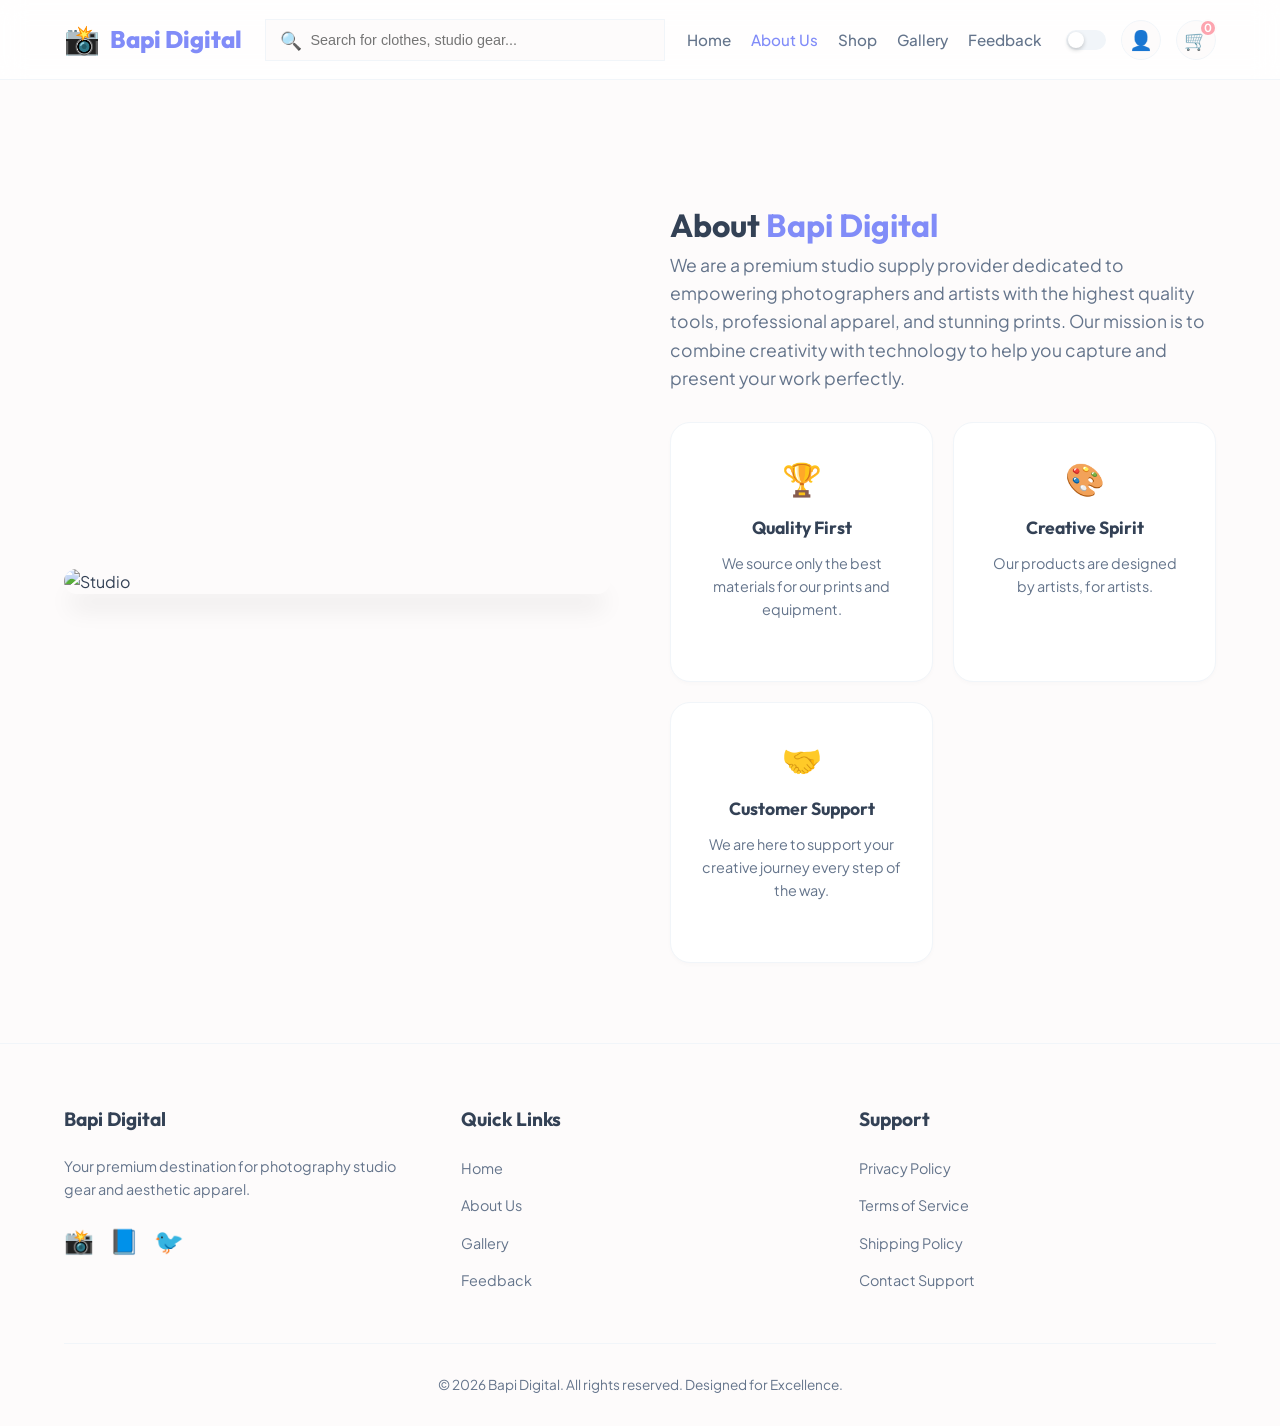
==== commit 24b874fd: "change10" ====
--- a/frontend/about.html
+++ b/frontend/about.html
@@ -8,80 +8,110 @@
   <link rel="icon" href="data:image/svg+xml,<svg xmlns='http://www.w3.org/2000/svg' viewBox='0 0 100 100'><text y='.9em' font-size='90'>📸</text></svg>">
 </head>
 <body>
-  <div class="nav-overlay" id="navOverlay"></div>
-  <nav class="navbar" id="navbar">
+
+  <!-- Navbar -->
+  <nav class="navbar">
     <a href="index.html" class="nav-brand">
-      <div class="brand-icon">📸</div>
+      <span class="logo-icon">📸</span>
       Bapi Digital
     </a>
-    <ul class="nav-links" id="navLinks">
-      <li><a href="index.html">Home</a></li>
-      <li><a href="about.html" class="active">About Us</a></li>
-      <li><a href="index.html#productGrid">Catalogue</a></li>
-      <li><a href="gallery.html">Gallery</a></li>
-      <li><a href="feedback.html">Feedback</a></li>
-      <li><a href="admin/login.html">Admin</a></li>
-    </ul>
-    <button class="nav-toggle" id="navToggle" aria-label="Toggle menu">
-      <span></span><span></span><span></span>
-    </button>
+
+    <div class="nav-search">
+      <span class="search-icon">🔍</span>
+      <input type="text" id="mainSearch" placeholder="Search for clothes, studio gear..." autocomplete="off">
+    </div>
+
+    <div class="nav-menu">
+      <ul class="nav-links">
+        <li><a href="index.html">Home</a></li>
+        <li><a href="about.html" class="active">About Us</a></li>
+        <li><a href="index.html#featured">Shop</a></li>
+        <li><a href="gallery.html">Gallery</a></li>
+        <li><a href="feedback.html">Feedback</a></li>
+      </ul>
+      
+      <div class="nav-icons">
+        <div class="theme-toggle" id="themeToggle">
+          <div class="toggle-circle"></div>
+        </div>
+        <a href="admin/login.html" class="icon-btn" title="Admin Login">👤</a>
+        <div class="icon-btn" id="cartBtn" title="Shopping Cart">
+          🛒
+          <span class="cart-count" id="cartCount">0</span>
+        </div>
+      </div>
+    </div>
+    <button class="nav-toggle" id="navToggle">☰</button>
   </nav>
 
-  <main class="main-content">
-    <div class="container">
-      <section class="about-section animate-in" style="text-align: center; padding: var(--space-3xl) 0;">
-        <h1 class="section-title" style="font-size: 3rem; margin-bottom: var(--space-lg);">About <span class="highlight">Bapi Digital</span></h1>
-        <p style="max-width: 800px; margin: 0 auto var(--space-xl); color: var(--text-secondary); font-size: 1.2rem;">
-          We are a premium studio supply provider dedicated to empowering photographers and artists with the highest quality tools, professional apparel, and stunning prints. Our mission is to combine creativity with technology to help you capture and present your work perfectly.
-        </p>
-        <div class="about-grid" style="display: grid; grid-template-columns: repeat(auto-fit, minmax(250px, 1fr)); gap: var(--space-xl); margin-top: var(--space-3xl);">
-          <div class="about-card" style="padding: var(--space-lg); background: var(--bg-card); border-radius: var(--radius-lg); border: 1px solid var(--border-light); box-shadow: var(--shadow-sm);">
-            <div style="font-size: 2.5rem; margin-bottom: var(--space-md);">🏆</div>
-            <h3>Quality First</h3>
-            <p>We source only the best materials for our prints and equipment.</p>
-          </div>
-          <div class="about-card" style="padding: var(--space-lg); background: var(--bg-card); border-radius: var(--radius-lg); border: 1px solid var(--border-light); box-shadow: var(--shadow-sm);">
-            <div style="font-size: 2.5rem; margin-bottom: var(--space-md);">🎨</div>
-            <h3>Creative Spirit</h3>
-            <p>Our products are designed by artists, for artists.</p>
-          </div>
-          <div class="about-card" style="padding: var(--space-lg); background: var(--bg-card); border-radius: var(--radius-lg); border: 1px solid var(--border-light); box-shadow: var(--shadow-sm);">
-            <div style="font-size: 2.5rem; margin-bottom: var(--space-md);">🤝</div>
-            <h3>Customer Support</h3>
-            <p>We are here to support your creative journey every step of the way.</p>
+  <main class="main-content" style="padding-top: 120px;">
+    <section class="section">
+      <div class="about-container">
+        <img src="https://images.unsplash.com/photo-1542038784456-1ea8e935640e?q=80&w=1000" alt="Studio" class="about-image">
+        <div class="about-content">
+          <h1 class="section-title">About <span class="highlight">Bapi Digital</span></h1>
+          <p>We are a premium studio supply provider dedicated to empowering photographers and artists with the highest quality tools, professional apparel, and stunning prints. Our mission is to combine creativity with technology to help you capture and present your work perfectly.</p>
+          
+          <div class="about-grid" style="display: grid; grid-template-columns: repeat(auto-fit, minmax(200px, 1fr)); gap: 20px; margin-top: 30px;">
+            <div class="review-card" style="text-align:center;">
+              <div style="font-size: 2rem; margin-bottom: 10px;">🏆</div>
+              <h3 style="font-size: 1.1rem; margin-bottom: 10px;">Quality First</h3>
+              <p style="font-size: 0.9rem; color: var(--text-muted);">We source only the best materials for our prints and equipment.</p>
+            </div>
+            <div class="review-card" style="text-align:center;">
+              <div style="font-size: 2rem; margin-bottom: 10px;">🎨</div>
+              <h3 style="font-size: 1.1rem; margin-bottom: 10px;">Creative Spirit</h3>
+              <p style="font-size: 0.9rem; color: var(--text-muted);">Our products are designed by artists, for artists.</p>
+            </div>
+            <div class="review-card" style="text-align:center;">
+              <div style="font-size: 2rem; margin-bottom: 10px;">🤝</div>
+              <h3 style="font-size: 1.1rem; margin-bottom: 10px;">Customer Support</h3>
+              <p style="font-size: 0.9rem; color: var(--text-muted);">We are here to support your creative journey every step of the way.</p>
+            </div>
           </div>
         </div>
-      </section>
-    </div>
+      </div>
+    </section>
   </main>
 
   <footer class="footer">
-    <div class="container">
-      <div class="footer-brand">📸 Bapi Digital</div>
-      <p>&copy; 2026 Bapi Digital. All rights reserved.</p>
+    <div class="footer-grid">
+      <div class="footer-col">
+        <h4>Bapi Digital</h4>
+        <p style="color: var(--text-muted); font-size: 0.9rem; margin-bottom: 20px;">Your premium destination for photography studio gear and aesthetic apparel.</p>
+        <div class="social-links" style="display:flex; gap:15px; font-size:1.5rem;">
+          <a href="#">📸</a> <a href="#">📘</a> <a href="#">🐦</a>
+        </div>
+      </div>
+      <div class="footer-col">
+        <h4>Quick Links</h4>
+        <ul class="footer-links">
+          <li><a href="index.html">Home</a></li>
+          <li><a href="about.html">About Us</a></li>
+          <li><a href="gallery.html">Gallery</a></li>
+          <li><a href="feedback.html">Feedback</a></li>
+        </ul>
+      </div>
+      <div class="footer-col">
+        <h4>Support</h4>
+        <ul class="footer-links">
+          <li><a href="#">Privacy Policy</a></li>
+          <li><a href="#">Terms of Service</a></li>
+          <li><a href="#">Shipping Policy</a></li>
+          <li><a href="#">Contact Support</a></li>
+        </ul>
+      </div>
+    </div>
+    <div class="footer-bottom">
+      &copy; 2026 Bapi Digital. All rights reserved. Designed for Excellence.
     </div>
   </footer>
 
+  <script src="js/api.js"></script>
+  <script src="js/common.js"></script>
   <script>
-    const navToggle = document.getElementById('navToggle');
-    const navLinks = document.getElementById('navLinks');
-    const navOverlay = document.getElementById('navOverlay');
-
-    navToggle.addEventListener('click', () => {
-      navLinks.classList.toggle('open');
-      navOverlay.classList.toggle('active');
-    });
-
-    navOverlay.addEventListener('click', () => {
-      navLinks.classList.remove('open');
-      navOverlay.classList.remove('active');
-    });
-
-    document.querySelectorAll('.nav-links a').forEach(link => {
-      link.addEventListener('click', () => {
-        navLinks.classList.remove('open');
-        navOverlay.classList.remove('active');
-      });
+    document.getElementById('navToggle').addEventListener('click', () => {
+      document.querySelector('.nav-links').classList.toggle('open');
     });
   </script>
 </body>
--- a/frontend/css/style.css
+++ b/frontend/css/style.css
@@ -1,1049 +1,901 @@
-/* ========== BAPI DIGITAL - Global Styles ========== */
-@import url('https://fonts.googleapis.com/css2?family=Inter:wght@300;400;500;600;700;800&family=Outfit:wght@400;500;600;700;800&display=swap');
+/* 
+  Bapi Digital - Production Ready Modern E-commerce Styles
+  Theme: Cute + Aesthetic + Minimal Modern
+*/
+
+@import url('https://fonts.googleapis.com/css2?family=Outfit:wght@300;400;500;600;700;800&family=Plus+Jakarta+Sans:wght@300;400;500;600;700&display=swap');
 
 :root {
-  /* Brand Colors - Refined */
-  --primary: #6366f1;
-  --primary-light: #818cf8;
-  --primary-dark: #4f46e5;
-  --accent: #06b6d4;
-  --accent-light: #22d3ee;
-  --accent-dark: #0891b2;
-
-  /* Neutral - Modern Light Theme */
-  --bg-primary: #fcfcfd;
-  --bg-secondary: #f8fafc;
+  /* Soft Pastel Palette */
+  --primary: #818cf8;
+  --primary-hover: #6366f1;
+  --primary-soft: #e0e7ff;
+  --secondary: #a7f3d0;
+  --secondary-soft: #d1fae5;
+  --accent: #fbcfe8;
+  --accent-soft: #fce7f3;
+  --danger: #fda4af;
+  --success: #86efac;
+  
+  /* Neutrals */
+  --bg-main: #fdfbfb;
   --bg-card: #ffffff;
-  --bg-card-hover: #fafafa;
-  --surface: #f1f5f9;
-  --border: rgba(99, 102, 241, 0.1);
-  --border-light: rgba(0, 0, 0, 0.05);
-
-  /* Text - High Contrast & Hierarchy */
-  --text-primary: #1e293b;
-  --text-secondary: #475569;
+  --bg-nav: rgba(255, 255, 255, 0.8);
+  --text-main: #334155;
+  --text-muted: #64748b;
+  --border-color: #f1f5f9;
+  
+  /* Effects */
+  --shadow-sm: 0 2px 4px rgba(0,0,0,0.02);
+  --shadow-md: 0 10px 15px -3px rgba(0,0,0,0.05);
+  --shadow-lg: 0 20px 25px -5px rgba(0,0,0,0.08);
+  --radius-md: 12px;
+  --radius-lg: 20px;
+  --radius-xl: 30px;
+  --transition: all 0.3s cubic-bezier(0.4, 0, 0.2, 1);
+}
+
+/* Dark Mode Variables */
+[data-theme="dark"] {
+  --bg-main: #0f172a;
+  --bg-card: #1e293b;
+  --bg-nav: rgba(15, 23, 42, 0.8);
+  --text-main: #f1f5f9;
   --text-muted: #94a3b8;
-
-  /* Status */
-  --success: #10b981;
-  --warning: #f59e0b;
-  --danger: #ef4444;
-  --whatsapp: #25d366;
-
-  /* Spacing */
-  --space-xs: 4px;
-  --space-sm: 8px;
-  --space-md: 16px;
-  --space-lg: 24px;
-  --space-xl: 32px;
-  --space-2xl: 48px;
-  --space-3xl: 64px;
-
-  /* Radius */
-  --radius-sm: 8px;
-  --radius-md: 12px;
-  --radius-lg: 16px;
-  --radius-xl: 24px;
-  --radius-full: 9999px;
-
-  /* Shadows - Layered for Depth */
-  --shadow-sm: 0 1px 2px 0 rgba(0, 0, 0, 0.05);
-  --shadow-md: 0 4px 6px -1px rgba(0, 0, 0, 0.1), 0 2px 4px -1px rgba(0, 0, 0, 0.06);
-  --shadow-lg: 0 10px 15px -3px rgba(0, 0, 0, 0.1), 0 4px 6px -2px rgba(0, 0, 0, 0.05);
-  --shadow-glow: 0 0 20px rgba(99, 102, 241, 0.2);
-
-  /* Transitions */
-  --transition-fast: 0.15s ease;
-  --transition: 0.3s cubic-bezier(0.4, 0, 0.2, 1);
-  --transition-slow: 0.5s cubic-bezier(0.4, 0, 0.2, 1);
-}
-
-/* ========== Reset & Base ========== */
-*, *::before, *::after { box-sizing: border-box; margin: 0; padding: 0; }
-
-html { scroll-behavior: smooth; font-size: 16px; }
+  --border-color: #334155;
+  --primary-soft: #312e81;
+  --secondary-soft: #064e3b;
+}
+
+* {
+  box-sizing: border-box;
+  margin: 0;
+  padding: 0;
+  -webkit-tap-highlight-color: transparent;
+}
 
 body {
-  font-family: 'Inter', sans-serif;
-  color: var(--text-primary);
-  background-color: var(--bg-primary);
+  font-family: 'Plus Jakarta Sans', sans-serif;
+  background-color: var(--bg-main);
+  color: var(--text-main);
   line-height: 1.6;
-}
-
-.nav-overlay.active {
-  opacity: 1;
-  visibility: visible;
-}
-
-/* ========== Navbar ========== */
+  transition: background-color 0.3s ease, color 0.3s ease;
+  overflow-x: hidden;
+}
+
+h1, h2, h3, h4, .font-outfit {
+  font-family: 'Outfit', sans-serif;
+}
+
+a { text-decoration: none; color: inherit; transition: var(--transition); }
+ul { list-style: none; }
+button { cursor: pointer; border: none; outline: none; font-family: inherit; }
+
+/* ========== Sticky Navbar ========== */
 .navbar {
   position: fixed;
   top: 0;
-  left: 0;
-  right: 0;
+  width: 100%;
   height: 80px;
-  background: rgba(255, 255, 255, 0.9);
-  backdrop-filter: blur(10px);
+  background: var(--bg-nav);
+  backdrop-filter: blur(12px);
+  -webkit-backdrop-filter: blur(12px);
   display: flex;
   align-items: center;
   justify-content: space-between;
-  padding: 0 var(--space-xl);
-  z-index: 1100;
-  border-bottom: 1px solid var(--border-light);
-  box-shadow: var(--shadow-sm);
+  padding: 0 5%;
+  z-index: 1000;
+  border-bottom: 1px solid var(--border-color);
+  transition: var(--transition);
 }
 
 .nav-brand {
   display: flex;
   align-items: center;
-  gap: var(--space-sm);
-  text-decoration: none;
+  gap: 10px;
   font-family: 'Outfit', sans-serif;
-  font-weight: 700;
-  font-size: 1.25rem;
-  color: var(--text-primary);
-}
-
-.brand-icon {
+  font-weight: 800;
   font-size: 1.5rem;
-}
-
-.nav-title {
-  font-family: 'Outfit', sans-serif;
-  font-weight: 600;
-  color: var(--text-muted);
+  color: var(--primary);
+}
+
+.nav-brand .logo-icon {
+  font-size: 1.8rem;
+}
+
+.nav-search {
+  flex: 0 1 400px;
+  position: relative;
+  margin: 0 20px;
+}
+
+.nav-search input {
+  width: 100%;
+  padding: 12px 20px 12px 45px;
+  border-radius: var(--radius-full);
+  border: 1px solid var(--border-color);
+  background: var(--bg-main);
+  color: var(--text-main);
   font-size: 0.9rem;
-  text-transform: uppercase;
-  letter-spacing: 1px;
+  transition: var(--transition);
+}
+
+.nav-search input:focus {
+  border-color: var(--primary);
+  box-shadow: 0 0 0 3px var(--primary-soft);
+  outline: none;
+}
+
+.nav-search .search-icon {
+  position: absolute;
+  left: 15px;
+  top: 50%;
+  transform: translateY(-50%);
+  color: var(--text-muted);
+  font-size: 1.1rem;
+}
+
+.nav-menu {
+  display: flex;
+  align-items: center;
+  gap: 25px;
 }
 
 .nav-links {
   display: flex;
-  align-items: center;
-  gap: var(--space-lg);
-  list-style: none;
+  gap: 20px;
+  align-items: center;
 }
 
 .nav-links a {
-  text-decoration: none;
-  color: var(--text-secondary);
+  font-size: 0.95rem;
   font-weight: 500;
-  font-size: 0.95rem;
-  transition: var(--transition);
-  position: relative;
+  color: var(--text-muted);
 }
 
 .nav-links a:hover, .nav-links a.active {
   color: var(--primary);
 }
 
-.nav-links a.active::after {
+.nav-icons {
+  display: flex;
+  gap: 15px;
+  align-items: center;
+}
+
+.icon-btn {
+  position: relative;
+  width: 40px;
+  height: 40px;
+  border-radius: 50%;
+  display: flex;
+  align-items: center;
+  justify-content: center;
+  background: var(--bg-main);
+  border: 1px solid var(--border-color);
+  cursor: pointer;
+  transition: var(--transition);
+  font-size: 1.2rem;
+}
+
+.icon-btn:hover {
+  background: var(--primary-soft);
+  transform: translateY(-2px);
+}
+
+.cart-count {
+  position: absolute;
+  top: -2px;
+  right: -2px;
+  background: var(--danger);
+  color: white;
+  font-size: 0.7rem;
+  font-weight: 700;
+  width: 18px;
+  height: 18px;
+  border-radius: 50%;
+  display: flex;
+  align-items: center;
+  justify-content: center;
+  border: 2px solid var(--bg-main);
+}
+
+.theme-toggle {
+  width: 40px;
+  height: 20px;
+  background: var(--border-color);
+  border-radius: 20px;
+  position: relative;
+  cursor: pointer;
+  transition: var(--transition);
+}
+
+.theme-toggle .toggle-circle {
+  position: absolute;
+  top: 2px;
+  left: 2px;
+  width: 16px;
+  height: 16px;
+  background: white;
+  border-radius: 50%;
+  transition: var(--transition);
+  box-shadow: 0 2px 4px rgba(0,0,0,0.2);
+}
+
+[data-theme="dark"] .theme-toggle { background: var(--primary); }
+[data-theme="dark"] .theme-toggle .toggle-circle { transform: translateX(20px); }
+
+/* ========== Hero Section ========== */
+.hero {
+  padding: 140px 5% 80px;
+  background: linear-gradient(135deg, var(--primary-soft) 0%, var(--accent-soft) 100%);
+  border-radius: 0 0 var(--radius-xl) var(--radius-xl);
+  text-align: center;
+  position: relative;
+  overflow: hidden;
+}
+
+.hero::before {
   content: '';
   position: absolute;
-  bottom: -4px;
-  left: 0;
+  top: -10%; right: -10%;
+  width: 400px; height: 400px;
+  background: radial-gradient(circle, var(--secondary-soft) 0%, transparent 70%);
+  z-index: -1;
+}
+
+.hero h1 {
+  font-size: 3.5rem;
+  font-weight: 800;
+  color: var(--text-main);
+  margin-bottom: 20px;
+  line-height: 1.2;
+  animation: fadeInUp 0.8s ease;
+}
+
+.hero p {
+  font-size: 1.2rem;
+  color: var(--text-muted);
+  max-width: 600px;
+  margin: 0 auto 40px;
+  animation: fadeInUp 1s ease;
+}
+
+.btn-main {
+  padding: 16px 32px;
+  background: var(--primary);
+  color: white;
+  border-radius: var(--radius-full);
+  font-weight: 600;
+  font-size: 1.1rem;
+  box-shadow: 0 10px 20px rgba(129, 140, 248, 0.3);
+  transition: var(--transition);
+  animation: fadeInUp 1.2s ease;
+}
+
+.btn-main:hover {
+  transform: scale(1.05);
+  background: var(--primary-hover);
+  box-shadow: 0 15px 25px rgba(129, 140, 248, 0.4);
+}
+
+/* ========== Sections Common ========== */
+.section {
+  padding: 80px 5%;
+}
+
+.section-header {
+  display: flex;
+  justify-content: space-between;
+  align-items: flex-end;
+  margin-bottom: 40px;
+}
+
+.section-title {
+  font-size: 2rem;
+  font-weight: 700;
+  color: var(--text-main);
+}
+
+.section-title span {
+  color: var(--primary);
+}
+
+.view-all {
+  color: var(--primary);
+  font-weight: 600;
+  font-size: 0.9rem;
+  text-decoration: underline;
+}
+
+/* ========== Product Cards ========== */
+.product-grid {
+  display: grid;
+  grid-template-columns: repeat(auto-fill, minmax(260px, 1fr));
+  gap: 30px;
+}
+
+.product-card {
+  background: var(--bg-card);
+  border-radius: var(--radius-lg);
+  padding: 15px;
+  border: 1px solid var(--border-color);
+  transition: var(--transition);
+  position: relative;
+  box-shadow: var(--shadow-sm);
+  display: flex;
+  flex-direction: column;
+}
+
+.product-card:hover {
+  transform: translateY(-10px);
+  box-shadow: var(--shadow-lg);
+  border-color: var(--primary-soft);
+}
+
+.product-card .wishlist-btn {
+  position: absolute;
+  top: 20px; right: 20px;
+  z-index: 10;
+  background: white;
+  width: 35px; height: 35px;
+  border-radius: 50%;
+  display: flex;
+  align-items: center;
+  justify-content: center;
+  box-shadow: var(--shadow-sm);
+  cursor: pointer;
+  transition: var(--transition);
+  font-size: 1.1rem;
+  color: #ccc;
+}
+
+.product-card .wishlist-btn.active { color: #ef4444; }
+
+.product-card .img-container {
+  position: relative;
   width: 100%;
-  height: 2px;
+  aspect-ratio: 1;
+  border-radius: var(--radius-md);
+  overflow: hidden;
+  background: var(--bg-main);
+  margin-bottom: 15px;
+}
+
+.product-card .img-container img {
+  width: 100%;
+  height: 100%;
+  object-fit: cover;
+  transition: transform 0.5s ease;
+}
+
+.product-card:hover .img-container img {
+  transform: scale(1.1);
+}
+
+.discount-badge {
+  position: absolute;
+  top: 10px; left: 10px;
+  background: var(--danger);
+  color: white;
+  font-size: 0.75rem;
+  font-weight: 700;
+  padding: 4px 10px;
+  border-radius: var(--radius-full);
+  z-index: 5;
+}
+
+.product-info {
+  display: flex;
+  flex-direction: column;
+  gap: 8px;
+  flex: 1;
+}
+
+.product-name {
+  font-weight: 600;
+  font-size: 1.1rem;
+  color: var(--text-main);
+  white-space: nowrap;
+  overflow: hidden;
+  text-overflow: ellipsis;
+}
+
+.product-rating {
+  display: flex;
+  align-items: center;
+  gap: 5px;
+  font-size: 0.8rem;
+  color: #fbbf24;
+}
+
+.product-rating span {
+  color: var(--text-muted);
+  font-weight: 400;
+}
+
+.product-price {
+  display: flex;
+  align-items: baseline;
+  gap: 8px;
+  margin: 10px 0;
+}
+
+.current-price {
+  font-size: 1.3rem;
+  font-weight: 700;
+  color: var(--text-main);
+}
+
+.old-price {
+  font-size: 0.9rem;
+  color: var(--text-muted);
+  text-decoration: line-through;
+}
+
+.product-actions {
+  display: grid;
+  grid-template-columns: 1fr 1fr;
+  gap: 10px;
+  margin-top: auto;
+}
+
+.btn-cart {
+  padding: 10px;
+  background: var(--primary-soft);
+  color: var(--primary-hover);
+  border-radius: var(--radius-md);
+  font-weight: 600;
+  font-size: 0.85rem;
+  text-align: center;
+  transition: var(--transition);
+}
+
+.btn-cart:hover {
   background: var(--primary);
-  border-radius: var(--radius-full);
-}
-
-.nav-toggle {
-  display: none;
+  color: white;
+}
+
+.btn-whatsapp {
+  padding: 10px;
+  background: #25d366;
+  color: white;
+  border-radius: var(--radius-md);
+  font-weight: 600;
+  font-size: 0.85rem;
+  text-align: center;
+  transition: var(--transition);
+}
+
+.btn-whatsapp:hover {
+  background: #128C7E;
+  transform: scale(1.05);
+}
+
+/* ========== Horizontal Scroll ========== */
+.horizontal-scroll {
+  display: flex;
+  gap: 25px;
+  overflow-x: auto;
+  padding: 20px 0;
+  scrollbar-width: none;
+}
+.horizontal-scroll::-webkit-scrollbar { display: none; }
+.horizontal-scroll .product-card {
+  min-width: 280px;
+}
+
+/* ========== Reviews Section ========== */
+.reviews-grid {
+  display: grid;
+  grid-template-columns: repeat(auto-fit, minmax(300px, 1fr));
+  gap: 30px;
+}
+
+.review-card {
+  background: var(--bg-card);
+  padding: 30px;
+  border-radius: var(--radius-lg);
+  border: 1px solid var(--border-color);
+  box-shadow: var(--shadow-sm);
+  transition: var(--transition);
+}
+
+.review-card:hover { transform: translateY(-5px); box-shadow: var(--shadow-md); }
+
+.review-user {
+  display: flex;
+  align-items: center;
+  gap: 15px;
+  margin-bottom: 15px;
+}
+
+.review-user img {
+  width: 50px; height: 50px;
+  border-radius: 50%;
+  object-fit: cover;
+}
+
+.review-user h4 {
+  font-size: 1rem;
+  color: var(--text-main);
+}
+
+.review-stars { color: #fbbf24; margin-bottom: 10px; }
+
+.review-text {
+  font-size: 0.95rem;
+  color: var(--text-muted);
+  font-style: italic;
+}
+
+/* ========== About Us ========== */
+.about-container {
+  display: grid;
+  grid-template-columns: 1fr 1fr;
+  gap: 60px;
+  align-items: center;
+}
+
+.about-image {
+  width: 100%;
+  border-radius: var(--radius-xl);
+  box-shadow: var(--shadow-lg);
+}
+
+.about-content h2 {
+  font-size: 2.5rem;
+  margin-bottom: 20px;
+}
+
+.about-content p {
+  font-size: 1.1rem;
+  color: var(--text-muted);
+  margin-bottom: 30px;
+}
+
+/* ========== Contact Section ========== */
+.contact-wrapper {
+  display: grid;
+  grid-template-columns: 1fr 1.5fr;
+  gap: 40px;
+}
+
+.contact-info {
+  display: flex;
   flex-direction: column;
-  justify-content: space-between;
-  width: 24px;
-  height: 18px;
-  background: transparent;
-  border: none;
-  cursor: pointer;
-  z-index: 1300;
-}
-
-.nav-toggle span {
-  display: block;
+  gap: 20px;
+}
+
+.info-item {
+  display: flex;
+  align-items: center;
+  gap: 15px;
+  padding: 20px;
+  background: var(--bg-card);
+  border-radius: var(--radius-md);
+  border: 1px solid var(--border-color);
+}
+
+.info-item .icon {
+  width: 45px; height: 45px;
+  background: var(--primary-soft);
+  color: var(--primary);
+  border-radius: 50%;
+  display: flex;
+  align-items: center;
+  justify-content: center;
+  font-size: 1.2rem;
+}
+
+.map-container {
   width: 100%;
-  height: 2px;
-  background: var(--text-primary);
-  transition: var(--transition);
-  border-radius: var(--radius-full);
-}
-
-.nav-overlay {
+  height: 100%;
+  min-height: 400px;
+  border-radius: var(--radius-lg);
+  overflow: hidden;
+  box-shadow: var(--shadow-md);
+}
+
+/* ========== Footer ========== */
+.footer {
+  background: var(--bg-secondary);
+  padding: 60px 5% 30px;
+  border-top: 1px solid var(--border-color);
+}
+
+.footer-grid {
+  display: grid;
+  grid-template-columns: repeat(auto-fit, minmax(200px, 1fr));
+  gap: 40px;
+  margin-bottom: 50px;
+}
+
+.footer-col h4 {
+  font-size: 1.2rem;
+  margin-bottom: 20px;
+  color: var(--text-main);
+}
+
+.footer-links {
+  display: flex;
+  flex-direction: column;
+  gap: 12px;
+}
+
+.footer-links a {
+  color: var(--text-muted);
+  font-size: 0.9rem;
+}
+
+.footer-links a:hover {
+  color: var(--primary);
+  padding-left: 5px;
+}
+
+.footer-bottom {
+  text-align: center;
+  padding-top: 30px;
+  border-top: 1px solid var(--border-color);
+  color: var(--text-muted);
+  font-size: 0.85rem;
+}
+
+/* ========== Loading Spinner ========== */
+.loader {
+  position: fixed;
+  inset: 0;
+  background: var(--bg-main);
+  z-index: 9999;
+  display: flex;
+  align-items: center;
+  justify-content: center;
+  transition: opacity 0.5s ease, visibility 0.5s ease;
+}
+
+.spinner {
+  width: 50px;
+  height: 50px;
+  border: 5px solid var(--primary-soft);
+  border-top: 5px solid var(--primary);
+  border-radius: 50%;
+  animation: spin 1s linear infinite;
+}
+
+@keyframes spin { to { transform: rotate(360deg); } }
+
+/* ========== Animations ========== */
+@keyframes fadeInUp {
+  from { opacity: 0; transform: translateY(30px); }
+  to { opacity: 1; transform: translateY(0); }
+}
+
+/* ========== Cart Modal ========== */
+.cart-overlay {
   position: fixed;
   inset: 0;
   background: rgba(0, 0, 0, 0.4);
   backdrop-filter: blur(4px);
-  z-index: 1100;
-  opacity: 0;
-  visibility: hidden;
-  transition: var(--transition);
-}
-
-/* ========== Container ========== */
-.container { max-width: 1280px; margin: 0 auto; padding: 0 var(--space-xl); }
-.main-content { padding-top: 90px; min-height: 100vh; }
-
-/* ========== Buttons ========== */
-.btn {
-  display: inline-flex;
-  align-items: center;
-  gap: var(--space-sm);
-  padding: 12px 24px;
+  z-index: 2000;
+  display: none;
+  align-items: center;
+  justify-content: center;
+  animation: fadeIn 0.3s ease;
+}
+
+.cart-modal {
+  background: var(--bg-card);
+  width: 90%;
+  max-width: 500px;
+  max-height: 80vh;
+  border-radius: var(--radius-xl);
+  box-shadow: var(--shadow-lg);
+  display: flex;
+  flex-direction: column;
+  overflow: hidden;
+  animation: slideUp 0.3s ease;
+}
+
+.cart-header {
+  padding: 20px;
+  border-bottom: 1px solid var(--border-color);
+  display: flex;
+  justify-content: space-between;
+  align-items: center;
+}
+
+.cart-header h3 {
+  font-size: 1.3rem;
+  font-weight: 700;
+  color: var(--text-main);
+}
+
+.close-cart {
+  font-size: 1.5rem;
+  cursor: pointer;
+  color: var(--text-muted);
+  transition: var(--transition);
+}
+
+.close-cart:hover {
+  color: var(--danger);
+}
+
+.cart-items-list {
+  padding: 20px;
+  overflow-y: auto;
+  flex: 1;
+  display: flex;
+  flex-direction: column;
+  gap: 15px;
+}
+
+.cart-item {
+  display: flex;
+  gap: 15px;
+  align-items: center;
+  padding: 10px;
+  border-radius: var(--radius-md);
+  background: var(--bg-main);
+  border: 1px solid var(--border-color);
+  transition: var(--transition);
+}
+
+.cart-item:hover {
+  border-color: var(--primary-soft);
+}
+
+.cart-item img {
+  width: 60px;
+  height: 60px;
   border-radius: var(--radius-sm);
+  object-fit: cover;
+}
+
+.cart-item-info {
+  flex: 1;
+}
+
+.cart-item-name {
   font-weight: 600;
   font-size: 0.9rem;
-  letter-spacing: 0.3px;
-  transition: var(--transition);
-}
-
-.btn-primary {
-  background: linear-gradient(135deg, var(--primary), var(--primary-dark));
+  color: var(--text-main);
+}
+
+.cart-item-price {
+  font-size: 0.85rem;
+  color: var(--primary);
+  font-weight: 700;
+}
+
+.remove-item {
+  color: var(--danger);
+  cursor: pointer;
+  font-size: 0.8rem;
+  font-weight: 600;
+  padding: 5px 10px;
+  border-radius: var(--radius-sm);
+  transition: var(--transition);
+}
+
+.remove-item:hover {
+  background: var(--danger-soft);
+}
+
+.cart-footer {
+  padding: 20px;
+  border-top: 1px solid var(--border-color);
+  background: var(--bg-main);
+}
+
+.cart-total {
+  display: flex;
+  justify-content: space-between;
+  align-items: center;
+  margin-bottom: 20px;
+  font-size: 1.1rem;
+  font-weight: 700;
+  color: var(--text-main);
+}
+
+.btn-checkout {
+  width: 100%;
+  padding: 15px;
+  background: var(--primary);
   color: white;
-  box-shadow: 0 4px 15px rgba(108, 92, 231, 0.4);
-}
-.btn-primary:hover {
+  border-radius: var(--radius-md);
+  font-weight: 600;
+  text-align: center;
+  transition: var(--transition);
+  cursor: pointer;
+}
+
+.btn-checkout:hover {
+  background: var(--primary-hover);
   transform: translateY(-2px);
-  box-shadow: 0 6px 25px rgba(108, 92, 231, 0.5);
-}
-
-.btn-whatsapp {
-  background: linear-gradient(135deg, var(--whatsapp), #128C7E);
-  color: white;
-  box-shadow: 0 4px 15px rgba(37, 211, 102, 0.3);
-}
-.btn-whatsapp:hover {
-  transform: translateY(-2px);
-  box-shadow: 0 6px 25px rgba(37, 211, 102, 0.4);
-}
-
-.btn-outline {
+}
+
+@keyframes fadeIn { from { opacity: 0; } to { opacity: 1; } }
+@keyframes slideUp { from { transform: translateY(20px); opacity: 0; } to { transform: translateY(0); opacity: 1; } }
+
+/* ========== Form Styles ========== */
+.form-group {
+  display: flex;
+  flex-direction: column;
+  gap: 8px;
+  margin-bottom: 20px;
+}
+
+.form-group label {
+  font-size: 0.9rem;
+  font-weight: 600;
+  color: var(--text-main);
+  margin-left: 4px;
+}
+
+.form-control {
+  padding: 12px 16px;
+  border-radius: var(--radius-md);
+  border: 1px solid var(--border-color);
+  background: var(--bg-main);
+  color: var(--text-main);
+  font-family: inherit;
+  font-size: 1rem;
+  transition: var(--transition);
+}
+
+.form-control:focus {
+  outline: none;
+  border-color: var(--primary);
+  box-shadow: 0 0 0 3px var(--primary-soft);
+}
+
+.form-control::placeholder {
+  color: var(--text-muted);
+}
+
+/* ========== Gallery Enhancements ========== */
+#galleryGrid .product-card {
+  border: none;
   background: transparent;
-  border: 1.5px solid var(--primary);
-  color: var(--primary-light);
-}
-.btn-outline:hover {
-  background: rgba(108, 92, 231, 0.1);
-}
-
-.btn-danger {
-  background: linear-gradient(135deg, var(--danger), #D63031);
-  color: white;
-}
-
-.btn-sm { padding: 8px 16px; font-size: 0.82rem; }
-.btn-lg { padding: 16px 32px; font-size: 1rem; }
-.btn-block { width: 100%; justify-content: center; }
-
-/* ========== Product Card ========== */
-.product-grid {
-  display: grid;
-  grid-template-columns: repeat(auto-fill, minmax(260px, 1fr));
-  gap: var(--space-lg);
-}
-
-.product-card {
-  background: var(--bg-card);
+  box-shadow: none;
+}
+
+#galleryGrid .product-card .img-container {
   border-radius: var(--radius-lg);
-  border: 1px solid var(--border-light);
-  overflow: hidden;
-  transition: var(--transition);
-  position: relative;
-  box-shadow: var(--shadow-sm);
-}
-
-.product-card:hover {
-  transform: translateY(-8px);
-  border-color: var(--primary-light);
+  transition: var(--transition);
+}
+
+#galleryGrid .product-card:hover .img-container {
   box-shadow: var(--shadow-lg);
 }
 
-.product-card .card-image {
-  position: relative;
-  width: 100%;
-  aspect-ratio: 1;
-  overflow: hidden;
-  background: var(--surface);
-}
-
-.product-card .card-image img {
-  width: 100%;
-  height: 100%;
-  object-fit: cover;
-  transition: var(--transition-slow);
-}
-
-.product-card:hover .card-image img { transform: scale(1.08); }
-
-.product-card .card-badge {
-  position: absolute;
-  top: 12px; left: 12px;
-  background: linear-gradient(135deg, var(--accent), var(--accent-dark));
-  color: white;
-  font-size: 0.7rem;
-  font-weight: 700;
-  padding: 4px 10px;
-  border-radius: var(--radius-full);
-  text-transform: uppercase;
-  letter-spacing: 0.5px;
-}
-
-.product-card .card-whatsapp {
-  position: absolute;
-  top: 12px; right: 12px;
-  width: 40px; height: 40px;
-  border-radius: 50%;
-  background: var(--whatsapp);
-  color: white;
-  display: flex;
-  align-items: center;
-  justify-content: center;
-  font-size: 1.2rem;
-  opacity: 0;
-  transform: scale(0.8);
-  transition: var(--transition);
-  box-shadow: 0 4px 15px rgba(37, 211, 102, 0.4);
-}
-
-.product-card:hover .card-whatsapp {
-  opacity: 1;
-  transform: scale(1);
-}
-
-.product-card .card-body { padding: var(--space-md); }
-
-.product-card .card-category {
-  font-size: 0.72rem;
-  font-weight: 600;
-  color: var(--primary-light);
-  text-transform: uppercase;
-  letter-spacing: 1px;
-  margin-bottom: var(--space-xs);
-}
-
-.product-card .card-title {
-  font-family: 'Outfit', sans-serif;
-  font-size: 1.05rem;
-  font-weight: 600;
-  color: var(--text-primary);
-  margin-bottom: var(--space-sm);
-  display: -webkit-box;
-  -webkit-line-clamp: 2;
-  -webkit-box-orient: vertical;
-  overflow: hidden;
-}
-
-.product-card .card-desc {
-  font-size: 0.82rem;
-  color: var(--text-muted);
-  margin-bottom: var(--space-md);
-  display: -webkit-box;
-  -webkit-line-clamp: 2;
-  -webkit-box-orient: vertical;
-  overflow: hidden;
-}
-
-.product-card .card-footer {
-  display: flex;
-  align-items: center;
-  justify-content: space-between;
-  padding: var(--space-md);
-  border-top: 1px solid var(--border-light);
-}
-
-.product-card .card-price {
-  font-family: 'Outfit', sans-serif;
-  font-size: 1.25rem;
-  font-weight: 700;
-  color: var(--accent);
-}
-
-.product-card .card-price span {
-  font-size: 0.85rem;
-  color: var(--text-muted);
-  font-weight: 400;
-}
-
-/* ========== Section Headers ========== */
-.section-header {
-  display: flex;
-  align-items: center;
-  justify-content: space-between;
-  margin-bottom: var(--space-xl);
-}
-
-.section-title {
-  font-family: 'Outfit', sans-serif;
-  font-size: 1.75rem;
-  font-weight: 700;
-  color: var(--text-primary);
-}
-
-.section-title .highlight {
-  background: linear-gradient(135deg, var(--primary), var(--accent));
-  -webkit-background-clip: text;
-  -webkit-text-fill-color: transparent;
-  background-clip: text;
-}
-
-/* ========== Search & Filters ========== */
-.search-section {
-  display: flex;
-  gap: var(--space-md);
-  margin-bottom: var(--space-xl);
-  flex-wrap: wrap;
-}
-
-.search-box {
-  flex: 1;
-  min-width: 280px;
-  position: relative;
-}
-
-.search-box input {
-  width: 100%;
-  padding: 14px 20px 14px 50px;
-  background: var(--bg-card);
-  border: 1.5px solid var(--border);
-  border-radius: var(--radius-md);
-  color: var(--text-primary);
+#galleryGrid .product-info {
+  margin-top: 10px;
+}
+
+#galleryGrid .product-name {
   font-size: 0.95rem;
-  transition: var(--transition);
-}
-
-.search-box input:focus {
-  border-color: var(--primary);
-  box-shadow: 0 0 0 3px rgba(108, 92, 231, 0.15);
-}
-
-.search-box input::placeholder { color: var(--text-muted); }
-
-.search-box .search-icon {
-  position: absolute;
-  left: 18px;
-  top: 50%;
-  transform: translateY(-50%);
-  color: var(--text-muted);
-  font-size: 1.1rem;
-}
-
-.filter-tabs {
-  display: flex;
-  gap: var(--space-sm);
-  flex-wrap: wrap;
-}
-
-.filter-tab {
-  padding: 10px 20px;
-  background: var(--bg-secondary);
-  border: 1px solid var(--border-light);
-  border-radius: var(--radius-full);
-  color: var(--text-secondary);
+  color: var(--text-muted);
   font-weight: 500;
-  font-size: 0.85rem;
-  cursor: pointer;
-  transition: var(--transition);
-  box-shadow: var(--shadow-sm);
-}
-
-.filter-tab:hover { 
-  border-color: var(--primary-light); 
-  color: var(--primary);
-  background: white;
-}
-
-.filter-tab.active {
-  background: var(--primary);
-  border-color: var(--primary);
-  color: white;
-  box-shadow: 0 4px 12px rgba(99, 102, 241, 0.3);
-}
-
-/* ========== Skeleton Loader ========== */
-.skeleton {
-  background: linear-gradient(90deg, var(--bg-card) 25%, var(--surface) 50%, var(--bg-card) 75%);
-  background-size: 200% 100%;
-  animation: shimmer 1.5s infinite;
-  border-radius: var(--radius-md);
-}
-
-@keyframes shimmer {
-  0% { background-position: 200% 0; }
-  100% { background-position: -200% 0; }
-}
-
-.skeleton-card {
-  border-radius: var(--radius-lg);
-  overflow: hidden;
-  border: 1px solid var(--border);
-}
-
-.skeleton-card .skeleton-image { aspect-ratio: 1; }
-.skeleton-card .skeleton-body { padding: var(--space-md); }
-.skeleton-card .skeleton-line {
-  height: 14px;
-  margin-bottom: var(--space-sm);
-  border-radius: 4px;
-}
-.skeleton-card .skeleton-line:last-child { width: 60%; }
-
-/* ========== Hero ========== */
-.hero {
-  text-align: center;
-  padding: var(--space-3xl) 0;
-  position: relative;
-}
-
-.hero h1 {
-  font-family: 'Outfit', sans-serif;
-  font-size: 3.5rem;
-  font-weight: 800;
-  line-height: 1.1;
-  margin-bottom: var(--space-md);
-  color: var(--text-primary);
-  letter-spacing: -0.02em;
-}
-
-.hero p {
-  font-size: 1.25rem;
-  color: var(--text-secondary);
-  max-width: 650px;
-  margin: 0 auto var(--space-xl);
-  line-height: 1.5;
-}
-
-.hero::before {
-  content: '';
-  position: absolute;
-  top: -100px; left: 50%;
-  transform: translateX(-50%);
-  width: 600px; height: 600px;
-  background: radial-gradient(circle, rgba(108,92,231,0.12) 0%, transparent 70%);
-  pointer-events: none;
-}
-
-.hero h1 {
-  font-family: 'Outfit', sans-serif;
-  font-size: 3.2rem;
-  font-weight: 800;
-  line-height: 1.15;
-  margin-bottom: var(--space-lg);
-}
-
-.hero h1 .gradient-text {
-  background: linear-gradient(135deg, var(--primary), var(--accent), var(--primary-light));
-  -webkit-background-clip: text;
-  -webkit-text-fill-color: transparent;
-  background-clip: text;
-}
-
-.hero p {
-  font-size: 1.15rem;
-  color: var(--text-secondary);
-  max-width: 600px;
-  margin: 0 auto var(--space-xl);
-}
-
-/* ========== Recently Added Carousel ========== */
-.recent-scroll {
-  display: flex;
-  gap: var(--space-lg);
-  overflow-x: auto;
-  padding-bottom: var(--space-md);
-  scroll-snap-type: x mandatory;
-  -ms-overflow-style: none;
-  scrollbar-width: none;
-}
-.recent-scroll::-webkit-scrollbar { display: none; }
-.recent-scroll .product-card { min-width: 270px; scroll-snap-align: start; flex-shrink: 0; }
-
-/* ========== Footer ========== */
-.footer {
-  background: var(--bg-secondary);
-  border-top: 1px solid var(--border);
-  padding: var(--space-2xl) 0;
-  margin-top: var(--space-3xl);
-  text-align: center;
-}
-
-.footer p { color: var(--text-muted); font-size: 0.85rem; }
-.footer .footer-brand {
-  font-family: 'Outfit', sans-serif;
-  font-weight: 700;
-  font-size: 1.2rem;
-  color: var(--text-primary);
-  margin-bottom: var(--space-sm);
-}
-
-/* ========== Toast ========== */
-.toast-container {
-  position: fixed;
-  top: 80px; right: 20px;
-  z-index: 10000;
-  display: flex;
-  flex-direction: column;
-  gap: var(--space-sm);
-}
-
-.toast {
-  background: var(--bg-card);
-  border: 1px solid var(--border);
-  border-left: 4px solid var(--success);
-  padding: var(--space-md) var(--space-lg);
-  border-radius: var(--radius-sm);
-  color: var(--text-primary);
-  font-size: 0.9rem;
-  box-shadow: var(--shadow-lg);
-  animation: slideIn 0.3s ease;
-  min-width: 300px;
-}
-
-.toast.error { border-left-color: var(--danger); }
-.toast.warning { border-left-color: var(--warning); }
-
-@keyframes slideIn {
-  from { transform: translateX(100%); opacity: 0; }
-  to { transform: translateX(0); opacity: 1; }
-}
-
-/* ========== Modal ========== */
-.modal-overlay {
-  position: fixed;
-  inset: 0;
-  background: rgba(0, 0, 0, 0.7);
-  backdrop-filter: blur(8px);
-  z-index: 5000;
-  display: flex;
-  align-items: center;
-  justify-content: center;
-  padding: var(--space-lg);
-  opacity: 0;
-  visibility: hidden;
-  transition: var(--transition);
-}
-
-.modal-overlay.active { opacity: 1; visibility: visible; }
-
-.modal {
-  background: var(--bg-secondary);
-  border: 1px solid var(--border);
-  border-radius: var(--radius-xl);
-  width: 100%;
-  max-width: 520px;
-  max-height: 90vh;
-  overflow-y: auto;
-  transform: scale(0.9) translateY(20px);
-  transition: var(--transition);
-}
-
-.modal-overlay.active .modal { transform: scale(1) translateY(0); }
-
-.modal-header {
-  display: flex;
-  align-items: center;
-  justify-content: space-between;
-  padding: var(--space-lg) var(--space-xl);
-  border-bottom: 1px solid var(--border-light);
-}
-
-.modal-header h3 {
-  font-family: 'Outfit', sans-serif;
-  font-size: 1.2rem;
-  font-weight: 700;
-}
-
-.modal-close {
-  width: 36px; height: 36px;
-  border-radius: 50%;
-  background: var(--surface);
-  color: var(--text-secondary);
-  display: flex;
-  align-items: center;
-  justify-content: center;
-  font-size: 1.2rem;
-}
-.modal-close:hover { background: var(--danger); color: white; }
-
-.modal-body { padding: var(--space-xl); }
-.modal-footer {
-  display: flex;
-  gap: var(--space-md);
-  justify-content: flex-end;
-  padding: var(--space-lg) var(--space-xl);
-  border-top: 1px solid var(--border-light);
-}
-
-/* ========== Forms ========== */
-.form-group { margin-bottom: var(--space-lg); }
-
-.form-group label {
-  display: block;
-  font-weight: 600;
-  font-size: 0.85rem;
-  color: var(--text-secondary);
-  margin-bottom: var(--space-sm);
-  text-transform: uppercase;
-  letter-spacing: 0.5px;
-}
-
-.form-control {
-  width: 100%;
-  padding: 12px 16px;
-  background: var(--bg-card);
-  border: 1.5px solid var(--border);
-  border-radius: var(--radius-sm);
-  color: var(--text-primary);
-  font-size: 0.95rem;
-  transition: var(--transition);
-}
-
-.form-control:focus {
-  border-color: var(--primary);
-  box-shadow: 0 0 0 3px rgba(108, 92, 231, 0.15);
-}
-
-.form-control::placeholder { color: var(--text-muted); }
-
-select.form-control { cursor: pointer; }
-
-textarea.form-control { resize: vertical; min-height: 100px; }
-
-/* ========== Empty State ========== */
-.empty-state {
-  text-align: center;
-  padding: var(--space-3xl) var(--space-xl);
-  color: var(--text-muted);
-}
-
-.empty-state .empty-icon { font-size: 3rem; margin-bottom: var(--space-lg); opacity: 0.5; }
-.empty-state h3 { color: var(--text-secondary); margin-bottom: var(--space-sm); }
-
-/* ========== Responsive ========== */
+}
+
 @media (max-width: 768px) {
-  .navbar { 
-    padding: 0 var(--space-md); 
-    justify-content: space-between;
-    height: auto;
-    min-height: 70px;
-    flex-wrap: wrap;
-    align-items: center;
-    gap: 10px;
-  }
-  
-  .nav-brand { 
-    display: flex !important; 
-    flex: 1 1 auto;
-    min-width: 0;
-    font-size: 1rem;
-    gap: var(--space-xs);
-  }
-  
-  .nav-brand .brand-icon {
-    width: 32px;
-    height: 32px;
-    font-size: 1rem;
-    flex: 0 0 auto;
-  }
-  
-  .nav-title { 
-    display: none !important; 
-  }
-  
-  .nav-toggle { 
-    display: flex !important; 
-    z-index: 1300 !important; 
-    position: relative;
-    margin-left: auto;
-  }
-  
-  .nav-links { 
-    display: flex; 
-    position: fixed; 
-    top: 0; 
-    left: -100%; 
-    width: 280px; 
-    height: 100vh; 
-    background: #1a233a; 
-    flex-direction: column; 
-    padding: 80px var(--space-xl) var(--space-xl); 
-    transition: 0.4s cubic-bezier(0.4, 0, 0.2, 1);
-    z-index: 1150;
-    box-shadow: var(--shadow-lg);
-    gap: 0;
-  }
-  
-  .nav-links.open { 
-    left: 0 !important; 
-  }
-  
-  .nav-links a {
-    color: white;
-    width: 100%;
-    padding: var(--space-lg) 0;
-    border-radius: 0;
-    border-bottom: 1px solid rgba(255,255,255,0.1);
-    font-size: 1.1rem;
-    display: block;
-  }
-  
-  .nav-links a:hover, .nav-links a.active {
-    background: rgba(255,255,255,0.05);
-    color: var(--primary-light);
-  }
-  
-  .main-content {
-    padding-top: 130px;
-  }
-  
-  .hero { 
-    text-align: left; 
-    padding: var(--space-xl) 0; 
-  }
-  
-  .hero h1 { 
-    font-size: 2.2rem; 
-    text-align: left; 
-  }
-  
-  .hero p { 
-    font-size: 1.1rem; 
-    text-align: left; 
-    margin-left: 0; 
-  }
-  
-  .hero-btns { 
-    justify-content: flex-start; 
-    align-items: stretch; 
-    flex-direction: column; 
-  }
-  
-  .hero-btns .btn { 
-    width: 100%; 
-    justify-content: center; 
-  }
-  
-  .product-grid { 
-    grid-template-columns: repeat(auto-fill, minmax(160px, 1fr)); 
-    gap: var(--space-md); 
-  }
-  
-  .container { 
-    padding: 0 var(--space-md); 
-  }
-  
-  .section-title { 
-    font-size: 1.3rem; 
-  }
-  
-  .search-section { 
-    flex-direction: column; 
-  }
-}
-
-
-@media (max-width: 480px) {
-  .product-grid { grid-template-columns: repeat(2, 1fr); gap: var(--space-sm); }
-  .product-card .card-body { padding: var(--space-sm); }
-  .product-card .card-footer { padding: var(--space-sm); }
-  .product-card .card-title { font-size: 0.9rem; }
-  .product-card .card-price { font-size: 1rem; }
-}
-
-
-/* ========== Animations ========== */
-@keyframes fadeInUp {
-  from { opacity: 0; transform: translateY(30px); }
-  to { opacity: 1; transform: translateY(0); }
-}
-
-.animate-in { animation: fadeInUp 0.5s ease forwards; }
-
-.stagger-1 { animation-delay: 0.1s; }
-.stagger-2 { animation-delay: 0.2s; }
-.stagger-3 { animation-delay: 0.3s; }
-.stagger-4 { animation-delay: 0.4s; }
-
-/* ========== Custom Enhancements ========== */
-.hero-btns {
-  display: flex;
-  gap: var(--space-md);
-  justify-content: center;
-  margin-top: var(--space-lg);
-}
-
-.features-grid {
-  display: grid;
-  grid-template-columns: repeat(auto-fit, minmax(250px, 1fr));
-  gap: var(--space-xl);
-  margin-bottom: var(--space-3xl);
-  padding: var(--space-xl) 0;
-}
-
-.feature-item {
-  text-align: center;
-  padding: var(--space-xl);
-  background: var(--bg-card);
-  border-radius: var(--radius-lg);
-  border: 1px solid var(--border-light);
-  transition: var(--transition);
-  box-shadow: var(--shadow-sm);
-}
-
-.feature-item:hover {
-  transform: translateY(-5px);
-  box-shadow: var(--shadow-md);
-  border-color: var(--primary-light);
-}
-
-.feature-icon {
-  font-size: 2.5rem;
-  margin-bottom: var(--space-md);
-}
-
-.feature-item h3 {
-  font-family: 'Outfit', sans-serif;
-  font-size: 1.25rem;
-  margin-bottom: var(--space-sm);
-  color: var(--text-primary);
-}
-
-.feature-item p {
-  color: var(--text-secondary);
-  font-size: 0.95rem;
-}
-
-/* ========== Feedback Form ========== */
-.feedback-section {
-  padding: var(--space-3xl) 0;
-  max-width: 700px;
-  margin: 0 auto;
-}
-
-.feedback-header {
-  text-align: center;
-  margin-bottom: var(--space-3xl);
-}
-
-.feedback-subtitle {
-  color: var(--primary);
-  font-weight: 600;
-  font-size: 1.1rem;
-  margin-bottom: var(--space-xs);
-}
-
-.feedback-header h1 {
-  font-family: 'Outfit', sans-serif;
-  font-size: 2.5rem;
-  color: var(--text-primary);
-  font-weight: 800;
-  margin-bottom: var(--space-sm);
-}
-
-.feedback-intro {
-  color: var(--text-secondary);
-  font-size: 1.1rem;
-  margin-bottom: var(--space-3xl);
-  max-width: 600px;
-  margin-left: auto;
-  margin-right: auto;
-}
-
-.feedback-card {
-  background: var(--bg-card);
-  padding: var(--space-xl);
-  border-radius: var(--radius-xl);
-  border: 1px solid var(--border-light);
-  box-shadow: var(--shadow-lg);
-  position: relative;
-  overflow: hidden;
-}
-
-.feedback-grid {
-  display: grid;
-  grid-template-columns: 1fr 1fr;
-  gap: var(--space-lg);
-}
-
-@media (max-width: 600px) {
-  .feedback-grid {
-    grid-template-columns: 1fr;
-  }
-}
-
-.feedback-field {
-  display: flex;
-  align-items: center;
-  gap: var(--space-md);
-  margin-bottom: var(--space-lg);
-  background: var(--bg-secondary);
-  padding: var(--space-sm) var(--space-md);
-  border-radius: var(--radius-md);
-  border: 1px solid var(--border-light);
-  transition: var(--transition);
-}
-
-.feedback-field:focus-within {
-  border-color: var(--primary);
-  box-shadow: 0 0 0 3px rgba(99, 102, 241, 0.1);
-  background: white;
-  transform: translateY(-2px);
-}
-
-.field-icon {
-  font-size: 1.2rem;
-  min-width: 24px;
-  text-align: center;
-}
-
-.feedback-field input, 
-.feedback-field select, 
-.feedback-field textarea {
-  flex: 1;
-  background: transparent;
-  border: none;
-  outline: none;
-  color: var(--text-primary);
-  font-size: 1rem;
-  font-family: inherit;
-}
-
-.feedback-field.full-width {
-  display: flex;
-  align-items: center;
-  gap: var(--space-md);
-  margin-bottom: var(--space-lg);
-  background: var(--bg-secondary);
-  padding: var(--space-sm) var(--space-md);
-  border-radius: var(--radius-md);
-  border: 1px solid var(--border-light);
-  transition: var(--transition);
-}
-
-.feedback-field.full-width textarea {
-  flex: 1;
-  background: transparent;
-  border: none;
-  outline: none;
-  color: var(--text-primary);
-  font-size: 1rem;
-  font-family: inherit;
-  resize: vertical;
-}
-
-.submit-btn {
-  display: flex;
-  align-items: center;
-  justify-content: center;
-  gap: var(--space-sm);
-  font-weight: 700;
-  position: relative;
-  overflow: hidden;
-}
-
-.submit-btn:hover .btn-icon {
-  transform: translateX(5px) translateY(-5px);
-}
-
-.btn-icon {
-  transition: var(--transition);
-}
+  .navbar { padding: 0 20px; }
+  .nav-search { display: none; }
+  .nav-links { display: none; }
+  .hero h1 { font-size: 2.2rem; }
+  .hero p { font-size: 1.1rem; }
+  .admin-main { margin-left: 0; }
+}
+
+.nav-toggle {
+  display: none;
+  font-size: 1.5rem;
+  background: none;
+  color: var(--text-main);
+}
+
+@media (max-width: 768px) {
+  .nav-toggle { display: block; }
+}
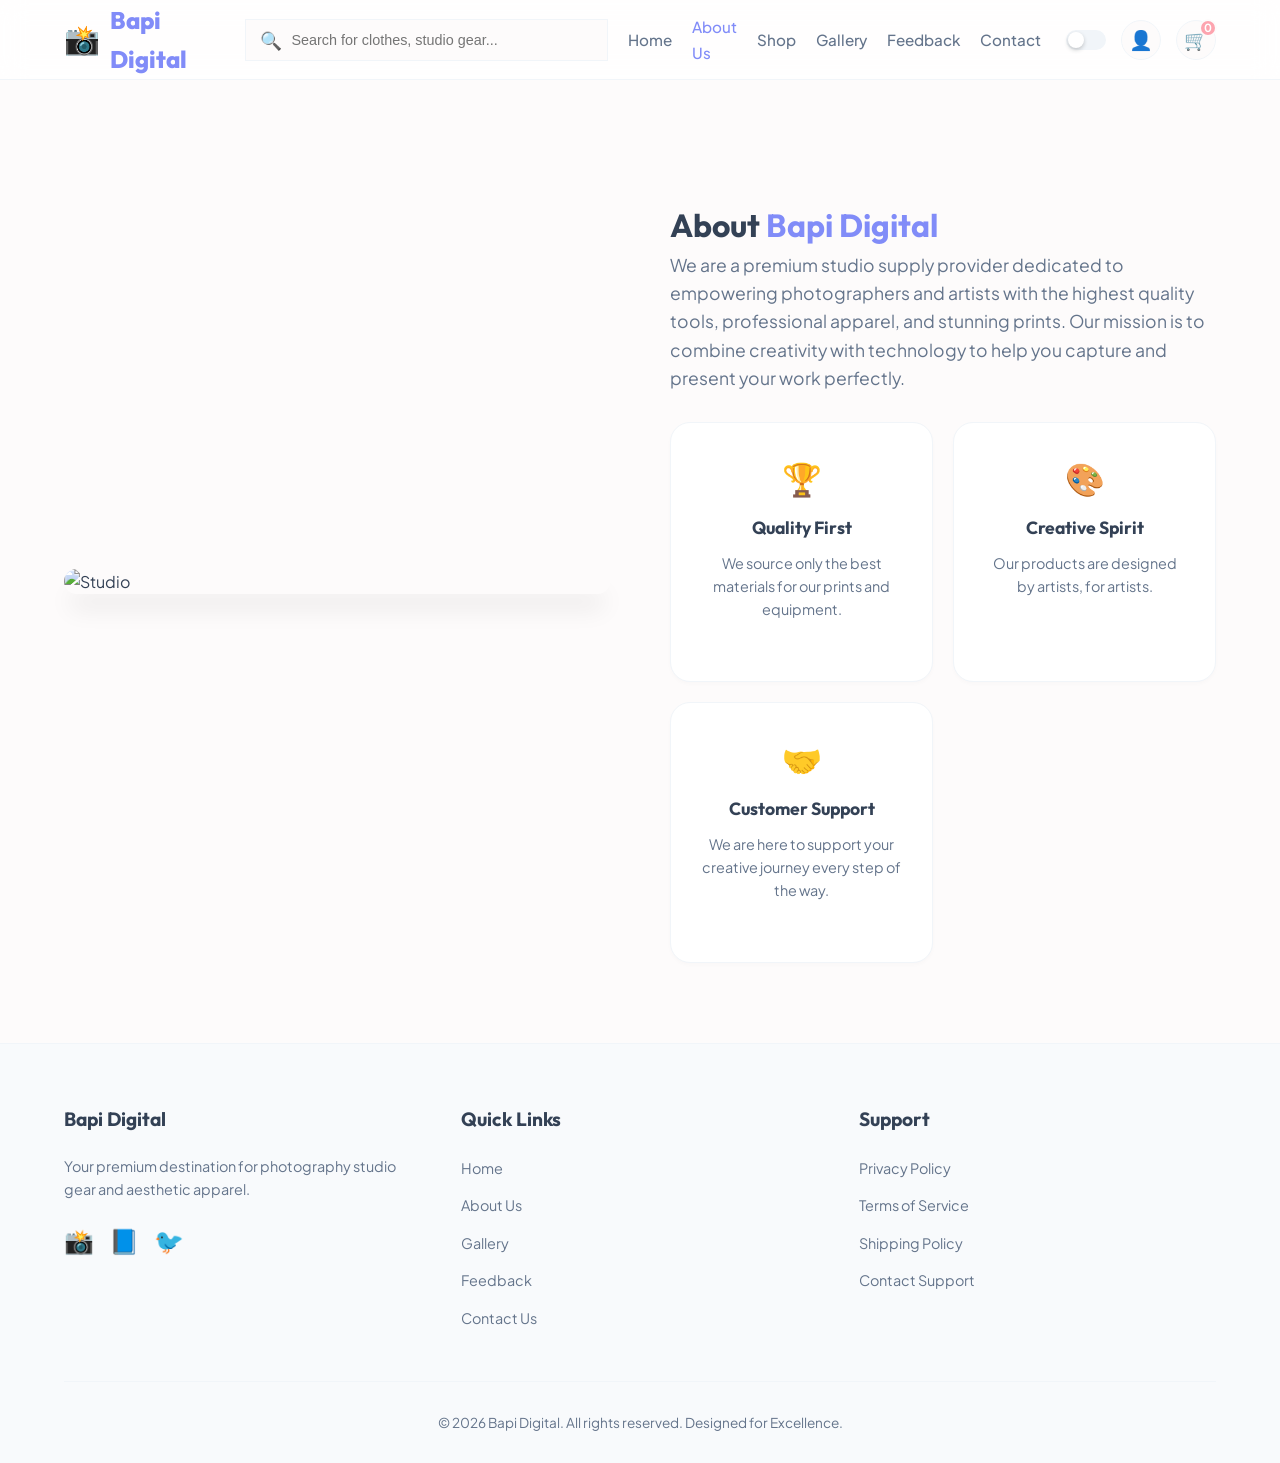
==== commit c05a64b7: "change11" ====
--- a/frontend/about.html
+++ b/frontend/about.html
@@ -22,13 +22,15 @@
     </div>
 
     <div class="nav-menu">
-      <ul class="nav-links">
-        <li><a href="index.html">Home</a></li>
-        <li><a href="about.html" class="active">About Us</a></li>
-        <li><a href="index.html#featured">Shop</a></li>
-        <li><a href="gallery.html">Gallery</a></li>
-        <li><a href="feedback.html">Feedback</a></li>
-      </ul>
+       <ul class="nav-links">
+         <li><a href="index.html">Home</a></li>
+         <li><a href="about.html" class="active">About Us</a></li>
+         <li><a href="index.html#featured">Shop</a></li>
+         <li><a href="gallery.html">Gallery</a></li>
+         <li><a href="feedback.html">Feedback</a></li>
+         <li><a href="index.html#contact">Contact</a></li>
+       </ul>
+
       
       <div class="nav-icons">
         <div class="theme-toggle" id="themeToggle">
@@ -49,8 +51,8 @@
       <div class="about-container">
         <img src="https://images.unsplash.com/photo-1542038784456-1ea8e935640e?q=80&w=1000" alt="Studio" class="about-image">
         <div class="about-content">
-          <h1 class="section-title">About <span class="highlight">Bapi Digital</span></h1>
-          <p>We are a premium studio supply provider dedicated to empowering photographers and artists with the highest quality tools, professional apparel, and stunning prints. Our mission is to combine creativity with technology to help you capture and present your work perfectly.</p>
+          <h1 class="section-title" id="aboutTitle">About <span class="highlight">Bapi Digital</span></h1>
+          <p id="aboutDesc">We are a premium studio supply provider dedicated to empowering photographers and artists with the highest quality tools, professional apparel, and stunning prints. Our mission is to combine creativity with technology to help you capture and present your work perfectly.</p>
           
           <div class="about-grid" style="display: grid; grid-template-columns: repeat(auto-fit, minmax(200px, 1fr)); gap: 20px; margin-top: 30px;">
             <div class="review-card" style="text-align:center;">
@@ -83,24 +85,27 @@
           <a href="#">📸</a> <a href="#">📘</a> <a href="#">🐦</a>
         </div>
       </div>
-      <div class="footer-col">
-        <h4>Quick Links</h4>
-        <ul class="footer-links">
-          <li><a href="index.html">Home</a></li>
-          <li><a href="about.html">About Us</a></li>
-          <li><a href="gallery.html">Gallery</a></li>
-          <li><a href="feedback.html">Feedback</a></li>
-        </ul>
-      </div>
-      <div class="footer-col">
-        <h4>Support</h4>
-        <ul class="footer-links">
-          <li><a href="#">Privacy Policy</a></li>
-          <li><a href="#">Terms of Service</a></li>
-          <li><a href="#">Shipping Policy</a></li>
-          <li><a href="#">Contact Support</a></li>
-        </ul>
-      </div>
+       <div class="footer-col">
+         <h4>Quick Links</h4>
+         <ul class="footer-links">
+           <li><a href="index.html">Home</a></li>
+           <li><a href="about.html">About Us</a></li>
+           <li><a href="gallery.html">Gallery</a></li>
+           <li><a href="feedback.html">Feedback</a></li>
+           <li><a href="index.html#contact">Contact Us</a></li>
+         </ul>
+       </div>
+
+       <div class="footer-col">
+         <h4>Support</h4>
+         <ul class="footer-links">
+           <li><a href="privacy.html">Privacy Policy</a></li>
+           <li><a href="terms.html">Terms of Service</a></li>
+           <li><a href="shipping.html">Shipping Policy</a></li>
+           <li><a href="#">Contact Support</a></li>
+         </ul>
+       </div>
+
     </div>
     <div class="footer-bottom">
       &copy; 2026 Bapi Digital. All rights reserved. Designed for Excellence.
--- a/frontend/css/style.css
+++ b/frontend/css/style.css
@@ -7,7 +7,7 @@
 
 :root {
   /* Soft Pastel Palette */
-  --primary: #818cf8;
+  --primary: var(--dynamic-primary, #818cf8);
   --primary-hover: #6366f1;
   --primary-soft: #e0e7ff;
   --secondary: #a7f3d0;
@@ -18,10 +18,11 @@
   --success: #86efac;
   
   /* Neutrals */
-  --bg-main: #fdfbfb;
+  --bg-main: var(--dynamic-bg-main, #fdfbfb);
+  --bg-secondary: #f8fafc;
   --bg-card: #ffffff;
   --bg-nav: rgba(255, 255, 255, 0.8);
-  --text-main: #334155;
+  --text-main: var(--dynamic-text-main, #334155);
   --text-muted: #64748b;
   --border-color: #f1f5f9;
   
@@ -38,6 +39,7 @@
 /* Dark Mode Variables */
 [data-theme="dark"] {
   --bg-main: #0f172a;
+  --bg-secondary: #1e293b;
   --bg-card: #1e293b;
   --bg-nav: rgba(15, 23, 42, 0.8);
   --text-main: #f1f5f9;
@@ -45,6 +47,7 @@
   --border-color: #334155;
   --primary-soft: #312e81;
   --secondary-soft: #064e3b;
+  --accent-soft: #4c1d95;
 }
 
 * {
@@ -261,6 +264,10 @@
   animation: fadeInUp 1s ease;
 }
 
+[data-theme="dark"] .hero p {
+  color: #cbd5e1;
+}
+
 .btn-main {
   padding: 16px 32px;
   background: var(--primary);
@@ -883,10 +890,53 @@
 @media (max-width: 768px) {
   .navbar { padding: 0 20px; }
   .nav-search { display: none; }
-  .nav-links { display: none; }
+  .nav-links { 
+    display: flex; 
+    flex-direction: column;
+    position: absolute;
+    top: 80px;
+    left: 0;
+    width: 100%;
+    background: var(--bg-nav);
+    backdrop-filter: blur(12px);
+    padding: 20px;
+    gap: 20px;
+    border-bottom: 1px solid var(--border-color);
+    transform: translateY(-150%);
+    transition: var(--transition);
+    z-index: -1;
+  }
+  .nav-links.open {
+    transform: translateY(0);
+  }
   .hero h1 { font-size: 2.2rem; }
   .hero p { font-size: 1.1rem; }
   .admin-main { margin-left: 0; }
+}
+
+/* Floating WhatsApp Button */
+.whatsapp-float {
+  position: fixed;
+  bottom: 30px;
+  right: 30px;
+  width: 60px;
+  height: 60px;
+  background-color: #25d366;
+  color: #fff;
+  border-radius: 50px;
+  text-align: center;
+  font-size: 30px;
+  box-shadow: 2px 2px 10px rgba(0,0,0,0.2);
+  z-index: 1000;
+  display: flex;
+  align-items: center;
+  justify-content: center;
+  text-decoration: none;
+  transition: var(--transition);
+}
+.whatsapp-float:hover {
+  transform: scale(1.1);
+  background-color: #128C7E;
 }
 
 .nav-toggle {
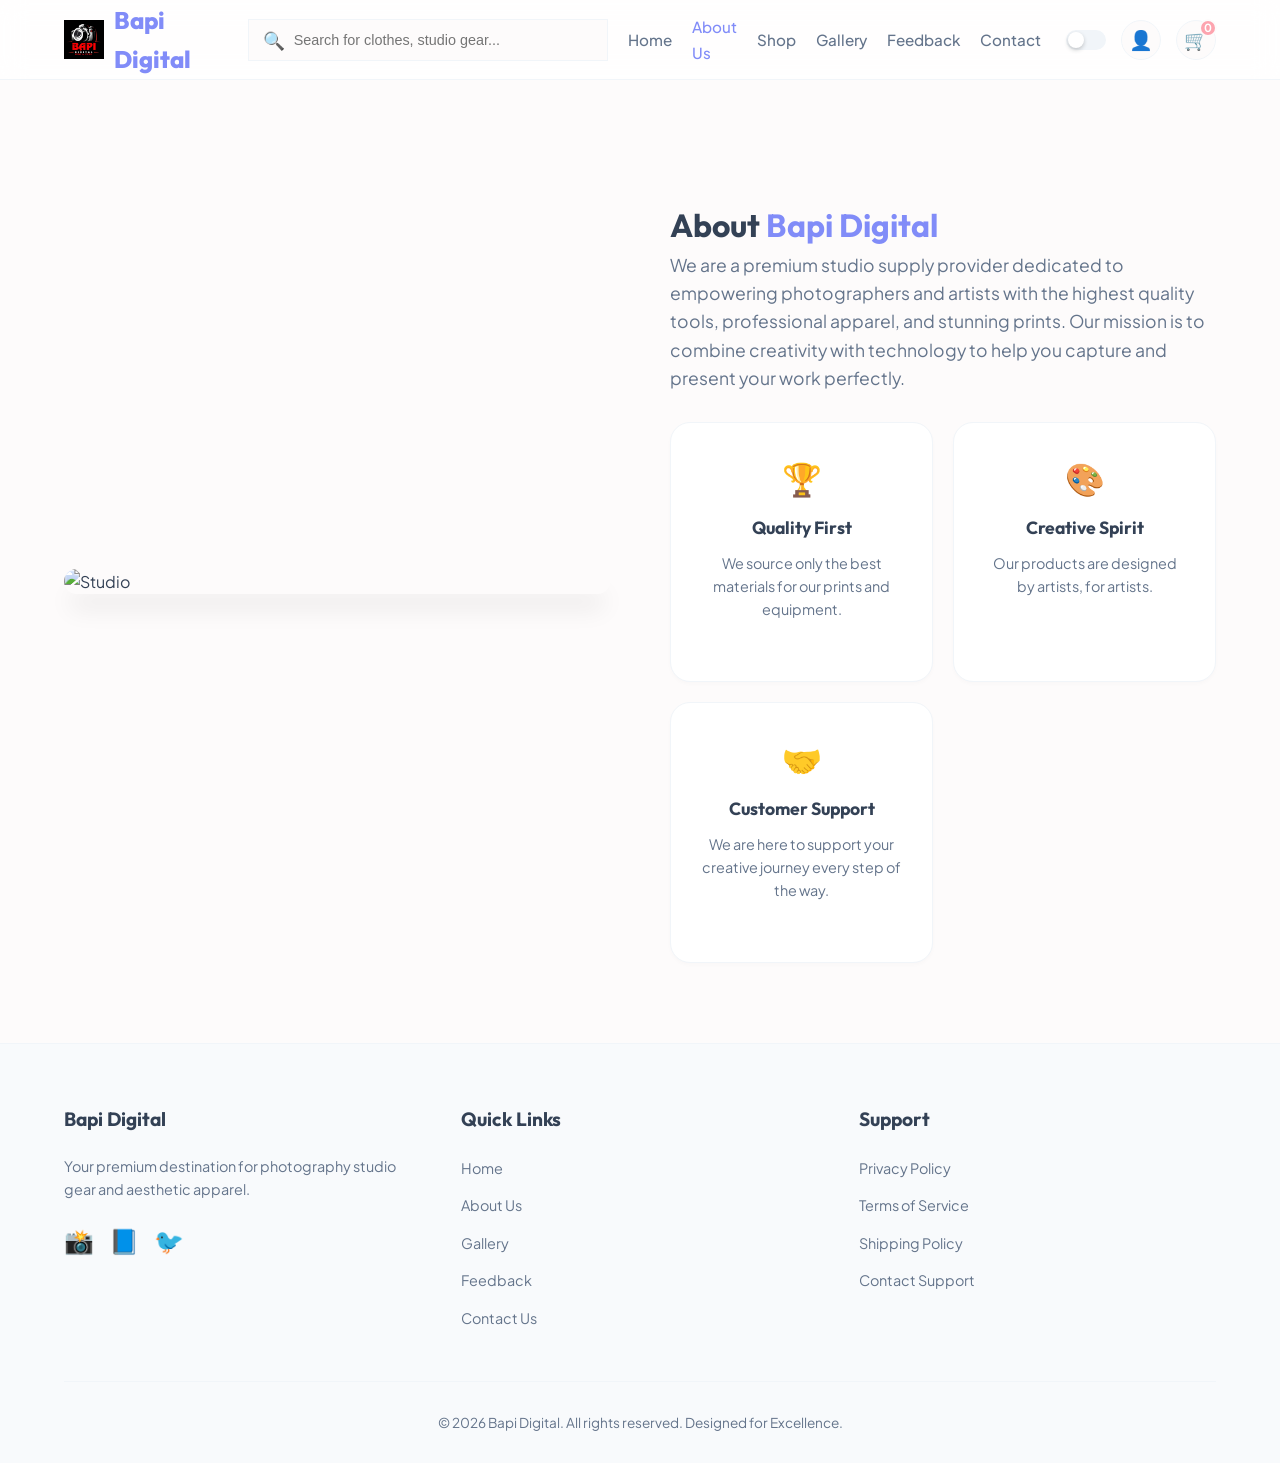
==== commit c1d9a5e8: "change12_logo" ====
--- a/frontend/about.html
+++ b/frontend/about.html
@@ -12,7 +12,7 @@
   <!-- Navbar -->
   <nav class="navbar">
     <a href="index.html" class="nav-brand">
-      <span class="logo-icon">📸</span>
+      <img src="Logo.jpeg" class="logo-icon" alt="Bapi Digital Logo">
       Bapi Digital
     </a>
 
--- a/frontend/css/style.css
+++ b/frontend/css/style.css
@@ -103,7 +103,9 @@
 }
 
 .nav-brand .logo-icon {
-  font-size: 1.8rem;
+  height: 40px;
+  width: auto;
+  object-fit: contain;
 }
 
 .nav-search {
